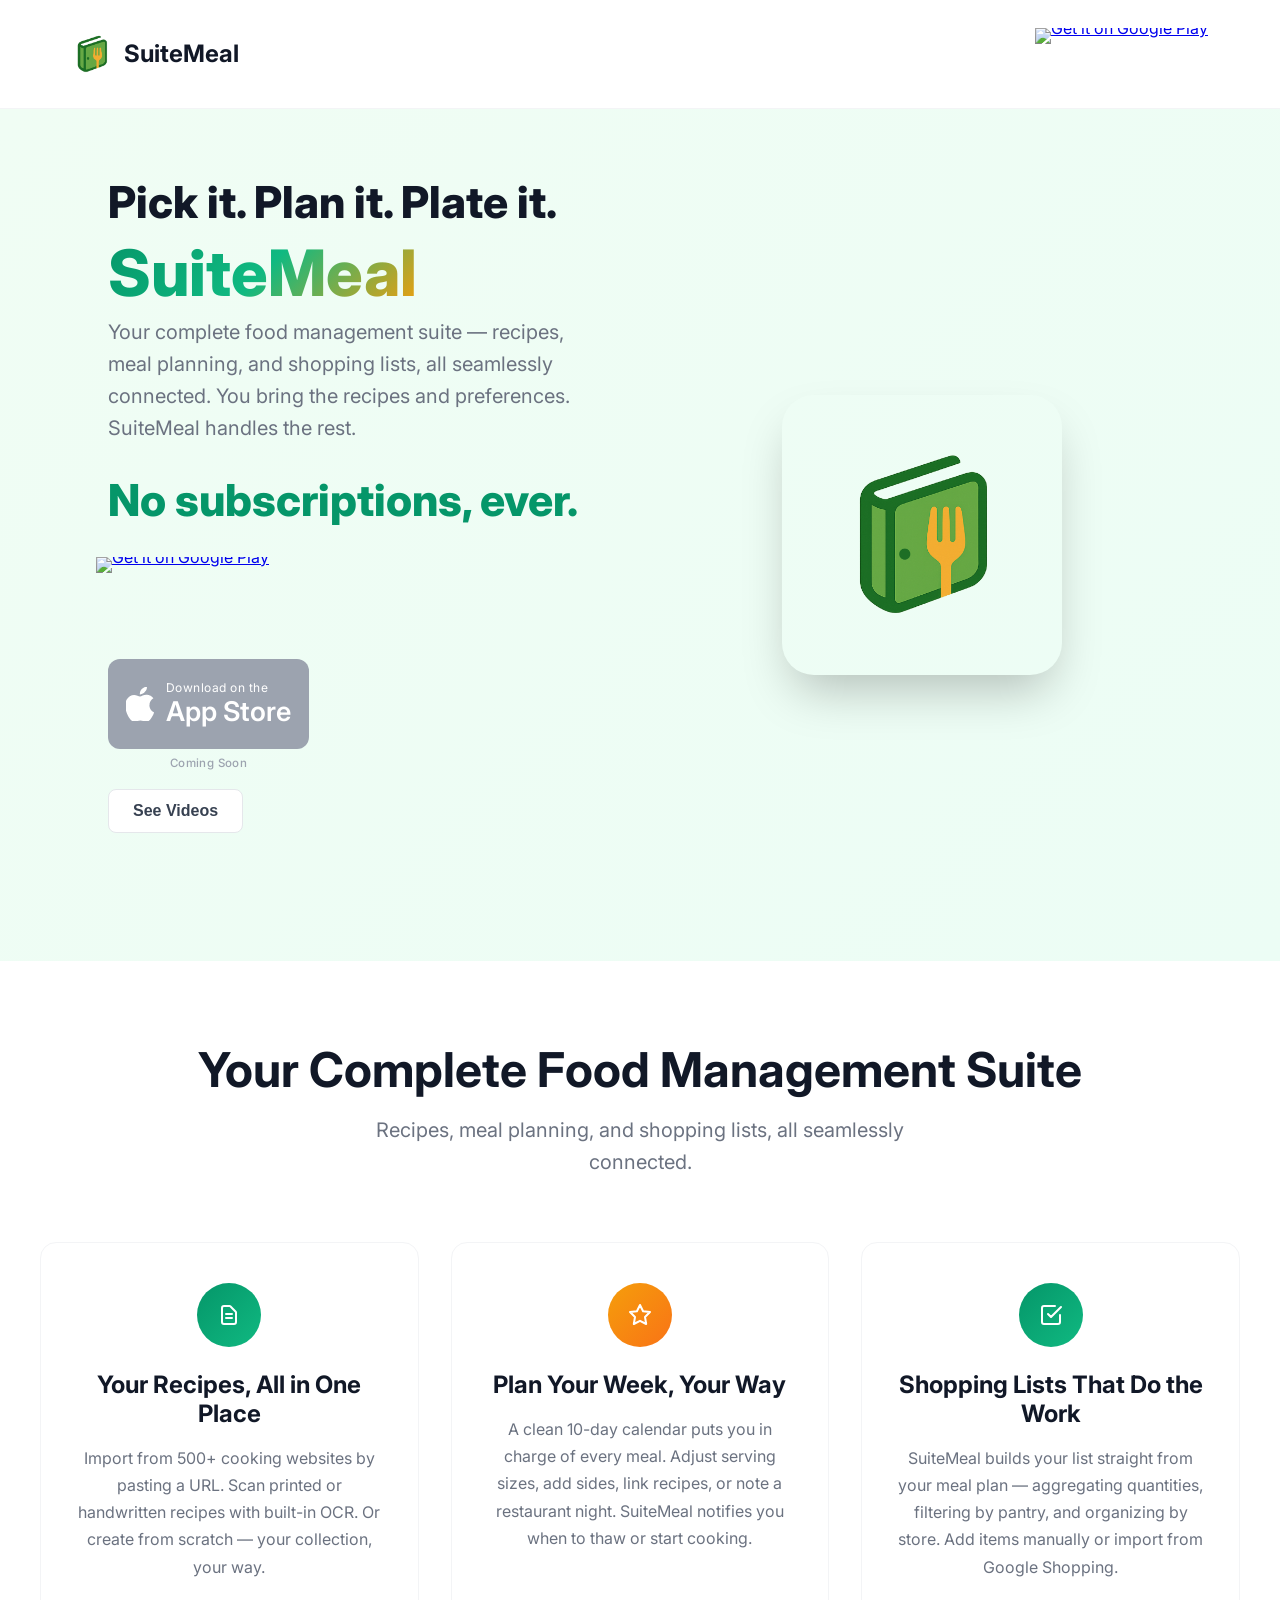
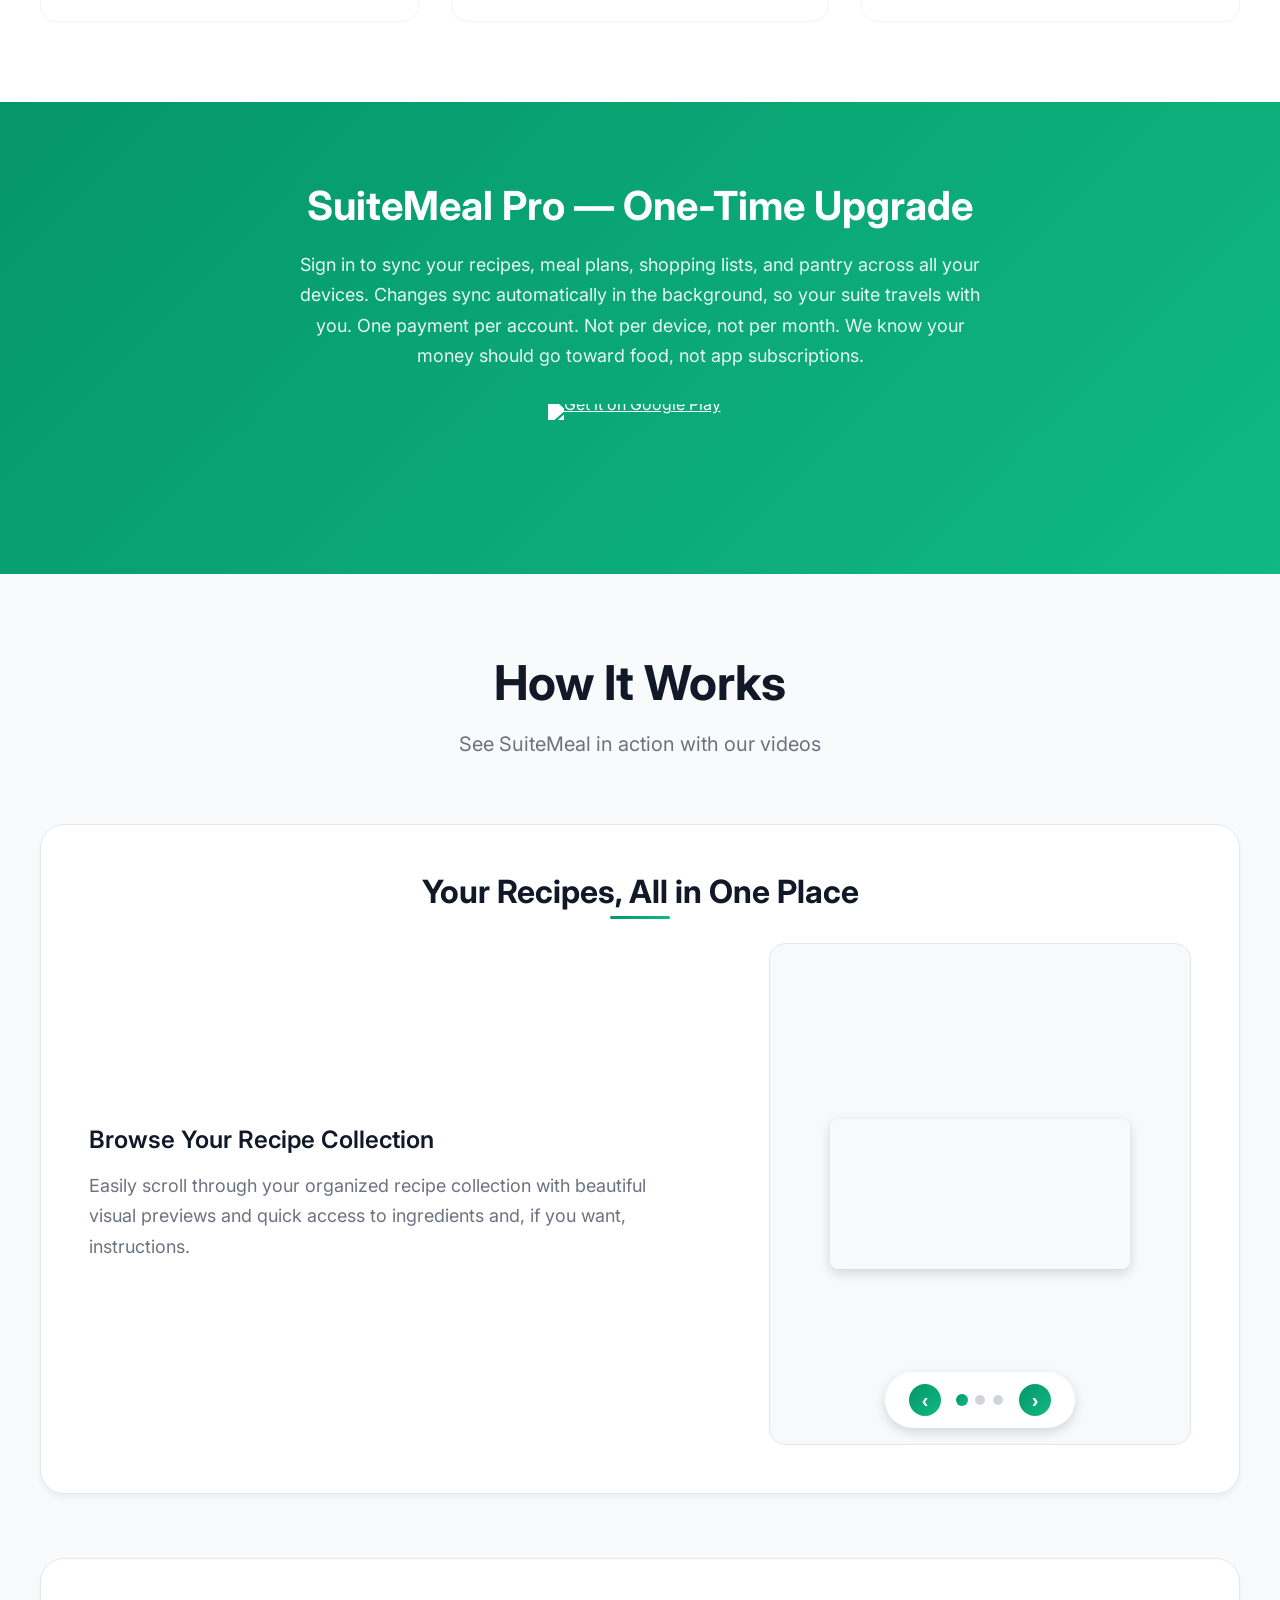
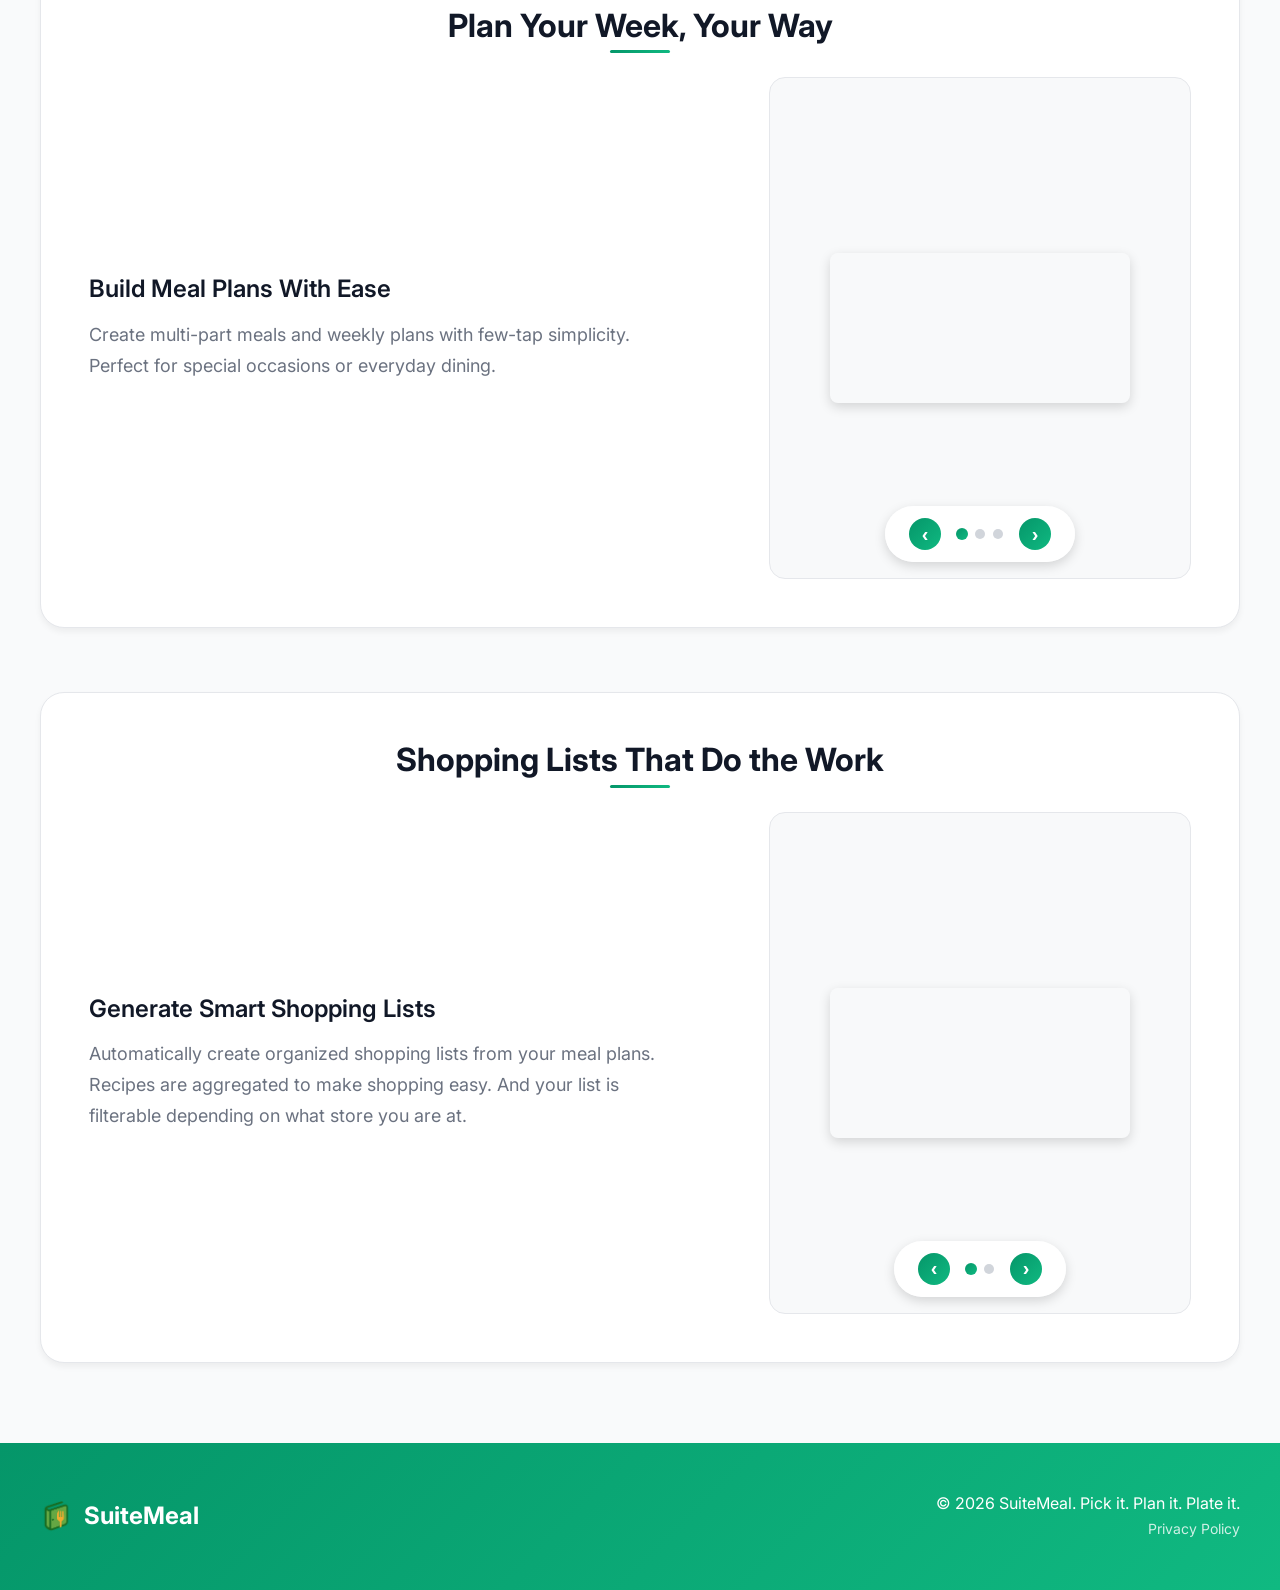
==== index.html @ e7ca5418 "Layout: stack badges vertically, bigger nav badge, tighter hero title spacing - hero-title line-heig" ====
<!DOCTYPE html>
<html lang="en">
<head>
    <meta charset="UTF-8">
    <meta name="viewport" content="width=device-width, initial-scale=1.0">
    <title>SuiteMeal — Pick it. Plan it. Plate it.</title>
    <meta name="description" content="Your complete meal planning suite — recipes, meal planning, and shopping lists, all seamlessly connected. No subscriptions, ever.">
    <link rel="icon" type="image/png" href="assets/images/favicon.png">
    <link rel="preconnect" href="https://fonts.googleapis.com">
    <link rel="preconnect" href="https://fonts.gstatic.com" crossorigin>
    <link href="https://fonts.googleapis.com/css2?family=Inter:wght@300;400;500;600;700;800&display=swap" rel="stylesheet">
    <link rel="stylesheet" href="styles.css">
</head>
<body>
    <header>
        <nav class="navbar">
            <div class="nav-content">
                <div class="nav-brand">
                    <img src="assets/images/icon.png" alt="SuiteMeal" class="nav-logo">
                    <span class="brand-name">SuiteMeal</span>
                </div>
                <div class="nav-actions">
                    <a href="https://play.google.com/store/apps/details?id=com.doctrdna.pantryExt" class="nav-badge-link" target="_blank" rel="noopener">
                        <img src="https://play.google.com/intl/en_us/badges/static/images/badges/en_badge_web_generic.png" alt="Get it on Google Play" class="store-badge-nav">
                    </a>
                </div>
            </div>
        </nav>
    </header>

    <main>
        <section class="hero">
            <div class="hero-content">
                <div class="hero-text">
                    <h1 class="hero-title"><span class="hero-tagline">Pick it. Plan it. Plate it.</span><br><span class="text-gradient">SuiteMeal</span></h1>
                    <p class="hero-subtitle">Your complete food management suite — recipes, meal planning, and shopping lists, all seamlessly connected. You bring the recipes and preferences. SuiteMeal handles the rest.</p>
                    <p class="no-sub-badge">No subscriptions, ever.</p>
                    <div class="hero-actions">
                        <div class="store-buttons">
                            <a href="https://play.google.com/store/apps/details?id=com.doctrdna.pantryExt" class="store-badge-link" target="_blank" rel="noopener">
                                <img src="https://play.google.com/intl/en_us/badges/static/images/badges/en_badge_web_generic.png" alt="Get it on Google Play" class="store-badge">
                            </a>
                            <div class="ios-badge-wrapper">
                                <div class="ios-badge-mock">
                                    <svg width="28" height="34" viewBox="0 0 20 24" fill="white" aria-hidden="true">
                                        <path d="M16.8 12.8c-.03-3.2 2.62-4.74 2.74-4.82-1.5-2.18-3.83-2.48-4.66-2.51-1.98-.2-3.87 1.17-4.88 1.17-1 0-2.56-1.14-4.2-1.11-2.16.03-4.16 1.26-5.27 3.19-2.25 3.9-.58 9.69 1.6 12.86 1.07 1.54 2.34 3.27 4 3.21 1.61-.07 2.21-1.03 4.16-1.03 1.93 0 2.48 1.03 4.17 1 1.73-.03 2.82-1.56 3.86-3.12 1.22-1.78 1.73-3.5 1.76-3.6-.04-.01-3.36-1.28-3.38-5.24zm-3.16-9.65c.88-.96 1.47-2.29 1.31-3.62-1.27.05-2.8.85-3.71 1.79-.81.93-1.52 2.41-1.33 3.83 1.42.1 2.87-.71 3.73-2z"/>
                                    </svg>
                                    <div class="ios-badge-text-block">
                                        <span class="ios-badge-small">Download on the</span>
                                        <span class="ios-badge-large">App Store</span>
                                    </div>
                                </div>
                                <span class="ios-coming-soon-label">Coming Soon</span>
                            </div>
                        </div>
                        <button class="btn btn-secondary" onclick="scrollToSection('how-it-works')">See Videos</button>
                    </div>
                </div>
                <div class="hero-visual">
                    <div class="app-showcase">
                        <img src="assets/images/adaptive-icon.png" alt="SuiteMeal App" class="hero-app-icon">
                    </div>
                </div>
            </div>
        </section>

        <section id="features" class="features">
            <div class="section-header">
                <h2 class="section-title">Your Complete Food Management Suite</h2>
                <p class="section-subtitle">Recipes, meal planning, and shopping lists, all seamlessly connected.</p>
            </div>
            <div class="feature-grid">
                <div class="feature-card">
                    <div class="feature-icon">
                        <div class="icon-circle green">
                            <svg width="24" height="24" viewBox="0 0 24 24" fill="none" xmlns="http://www.w3.org/2000/svg">
                                <path d="M9 11H15M9 15H15M17 21H7C5.89543 21 5 20.1046 5 19V5C5 3.89543 5.89543 3 7 3H12.5858C12.851 3 13.1054 3.10536 13.2929 3.29289L18.7071 8.70711C18.8946 8.89464 19 9.149 19 9.41421V19C19 20.1046 18.1046 21 17 21Z" stroke="currentColor" stroke-width="2" stroke-linecap="round" stroke-linejoin="round"/>
                            </svg>
                        </div>
                    </div>
                    <h3>Your Recipes, All in One Place</h3>
                    <p>Import from 500+ cooking websites by pasting a URL. Scan printed or handwritten recipes with built-in OCR. Or create from scratch — your collection, your way.</p>
                </div>

                <div class="feature-card">
                    <div class="feature-icon">
                        <div class="icon-circle orange">
                            <svg width="24" height="24" viewBox="0 0 24 24" fill="none" xmlns="http://www.w3.org/2000/svg">
                                <path d="M12 2L15.09 8.26L22 9L17 14L18.18 21L12 17.77L5.82 21L7 14L2 9L8.91 8.26L12 2Z" stroke="currentColor" stroke-width="2" stroke-linecap="round" stroke-linejoin="round"/>
                            </svg>
                        </div>
                    </div>
                    <h3>Plan Your Week, Your Way</h3>
                    <p>A clean 10-day calendar puts you in charge of every meal. Adjust serving sizes, add sides, link recipes, or note a restaurant night. SuiteMeal notifies you when to thaw or start cooking.</p>
                </div>

                <div class="feature-card">
                    <div class="feature-icon">
                        <div class="icon-circle green">
                            <svg width="24" height="24" viewBox="0 0 24 24" fill="none" xmlns="http://www.w3.org/2000/svg">
                                <path d="M9 11L12 14L22 4M21 12V19C21 20.1046 20.1046 21 19 21H5C3.89543 21 3 20.1046 3 19V5C3 3.89543 3.89543 3 5 3H16" stroke="currentColor" stroke-width="2" stroke-linecap="round" stroke-linejoin="round"/>
                            </svg>
                        </div>
                    </div>
                    <h3>Shopping Lists That Do the Work</h3>
                    <p>SuiteMeal builds your list straight from your meal plan — aggregating quantities, filtering by pantry, and organizing by store. Add items manually or import from Google Shopping.</p>
                </div>
            </div>
        </section>

        <section class="pro-section">
            <div class="pro-content">
                <h2>SuiteMeal Pro — One-Time Upgrade</h2>
                <p>Sign in to sync your recipes, meal plans, shopping lists, and pantry across all your devices. Changes sync automatically in the background, so your suite travels with you. One payment per account. Not per device, not per month. We know your money should go toward food, not app subscriptions.</p>
                <a href="https://play.google.com/store/apps/details?id=com.doctrdna.pantryExt" class="store-badge-link" target="_blank" rel="noopener">
                    <img src="https://play.google.com/intl/en_us/badges/static/images/badges/en_badge_web_generic.png" alt="Get it on Google Play" class="store-badge store-badge-inverted">
                </a>
            </div>
        </section>

        <section id="how-it-works" class="how-it-works">
            <div class="section-header">
                <h2 class="section-title">How It Works</h2>
                <p class="section-subtitle">See SuiteMeal in action with our videos</p>
            </div>
            
            <div class="workflow-sections">
                <!-- Manage Your Recipes -->
                <div class="workflow-section">
                    <h3 class="workflow-title">Your Recipes, All in One Place</h3>
                    <div class="workflow-content">
                        <div class="workflow-description">
                            <div class="description-slide active">
                                <h4>Browse Your Recipe Collection</h4>
                                <p>Easily scroll through your organized recipe collection with beautiful visual previews and quick access to ingredients and, if you want, instructions.</p>
                            </div>
                            <div class="description-slide">
                                <h4>Smart Recipe Recognition</h4>
                                <p>Snap a photo of any recipe from books, magazines, or handwritten notes. Our OCR technology instantly digitizes them into your collection.</p>
                            </div>
                            <div class="description-slide">
                                <h4>Link Related Recipes</h4>
                                <p>Connect recipes that work well together.  Link required pairs, or just suggest optional sides or ingredients.</p>
                            </div>
                        </div>
                        <div class="gif-carousel">
                            <div class="carousel-container">
                                <div class="carousel-slide active">
                                    <video muted playsinline loading="lazy" preload="metadata" class="demo-video">
                                        <source src="assets/movies/mp4s/cookbook_scroll_and_see_recipe.mp4" type="video/mp4">
                                        Your browser does not support the video tag.
                                    </video>
                                </div>
                                <div class="carousel-slide">
                                    <video muted playsinline loading="lazy" preload="metadata" class="demo-video">
                                        <source src="assets/movies/mp4s/cookbook_ocr_recipe.mp4" type="video/mp4">
                                        Your browser does not support the video tag.
                                    </video>
                                </div>
                                <div class="carousel-slide">
                                    <video muted playsinline loading="lazy" preload="metadata" class="demo-video">
                                        <source src="assets/movies/mp4s/recipe_link_recipes.mp4" type="video/mp4">
                                        Your browser does not support the video tag.
                                    </video>
                                </div>
                            </div>
                            <div class="carousel-controls">
                                <button class="carousel-btn prev" onclick="changeSlide('recipes', -1)">‹</button>
                                <div class="carousel-dots">
                                    <span class="dot active" onclick="currentSlide('recipes', 1)"></span>
                                    <span class="dot" onclick="currentSlide('recipes', 2)"></span>
                                    <span class="dot" onclick="currentSlide('recipes', 3)"></span>
                                </div>
                                <button class="carousel-btn next" onclick="changeSlide('recipes', 1)">›</button>
                            </div>
                        </div>
                    </div>
                </div>
                
                <!-- Plan Your Meals -->
                <div class="workflow-section">
                    <h3 class="workflow-title">Plan Your Week, Your Way</h3>
                    <div class="workflow-content">
                        <div class="workflow-description">
                            <div class="description-slide active">
                                <h4>Build Meal Plans With Ease</h4>
                                <p>Create multi-part meals and weekly plans with few-tap simplicity. Perfect for special occasions or everyday dining.</p>
                            </div>
                            <div class="description-slide">
                                <h4>Smart Recipe Search</h4>
                                <p>Find recipes by name or included ingredients.  One search, multiple functions. To make your life easier.</p>
                            </div>
                            <div class="description-slide">
                                <h4>Flexible Meal Organization</h4>
                                <p>Easily move recipes between days, swap meals around, and adjust your weekly plan. Your meal planning adapts to your changing schedule.  You don't even have to have a time in mind when you create the meals. And if you dont make one some day, we will hold onto it for you.</p>
                            </div>
                        </div>
                        <div class="gif-carousel">
                            <div class="carousel-container">
                                <div class="carousel-slide active">
                                    <video muted playsinline loading="lazy" preload="metadata" class="demo-video">
                                        <source src="assets/movies/mp4s/create_complex_meals.mp4" type="video/mp4">
                                        Your browser does not support the video tag.
                                    </video>
                                </div>
                                <div class="carousel-slide">
                                    <video muted playsinline loading="lazy" preload="metadata" class="demo-video">
                                        <source src="assets/movies/mp4s/meal_planner_search_recipes.mp4" type="video/mp4">
                                        Your browser does not support the video tag.
                                    </video>
                                </div>
                                <div class="carousel-slide">
                                    <video muted playsinline loading="lazy" preload="metadata" class="demo-video">
                                        <source src="assets/movies/mp4s/meal_planner_move_recipe.mp4" type="video/mp4">
                                        Your browser does not support the video tag.
                                    </video>
                                </div>
                            </div>
                            <div class="carousel-controls">
                                <button class="carousel-btn prev" onclick="changeSlide('planning', -1)">‹</button>
                                <div class="carousel-dots">
                                    <span class="dot active" onclick="currentSlide('planning', 1)"></span>
                                    <span class="dot" onclick="currentSlide('planning', 2)"></span>
                                    <span class="dot" onclick="currentSlide('planning', 3)"></span>
                                </div>
                                <button class="carousel-btn next" onclick="changeSlide('planning', 1)">›</button>
                            </div>
                        </div>
                    </div>
                </div>
                
                <!-- Simplify Your Shopping -->
                <div class="workflow-section">
                    <h3 class="workflow-title">Shopping Lists That Do the Work</h3>
                    <div class="workflow-content">
                        <div class="workflow-description">
                            <div class="description-slide active">
                                <h4>Generate Smart Shopping Lists</h4>
                                <p>Automatically create organized shopping lists from your meal plans. Recipes are aggregated to make shopping easy.  And your list is filterable depending on what store you are at.</p>
                            </div>
                            <div class="description-slide">
                                <h4>Manage Your Pantry</h4>
                                <p>Keep track of ingredients you already have at home. Check off items in your pantry to automatically remove them from shopping lists, and mark what stores you buy them at to make shopping easy. Only if you want to, of course.</p>
                            </div>
                        </div>
                        <div class="gif-carousel">
                            <div class="carousel-container">
                                <div class="carousel-slide active">
                                    <video muted playsinline loading="lazy" preload="metadata" class="demo-video">
                                        <source src="assets/movies/mp4s/shopping_list_create_from_meal_plan.mp4" type="video/mp4">
                                        Your browser does not support the video tag.
                                    </video>
                                </div>
                                <div class="carousel-slide">
                                    <video muted playsinline loading="lazy" preload="metadata" class="demo-video">
                                        <source src="assets/movies/mp4s/ingredient_manager.mp4" type="video/mp4">
                                        Your browser does not support the video tag.
                                    </video>
                                </div>
                            </div>
                            <div class="carousel-controls">
                                <button class="carousel-btn prev" onclick="changeSlide('shopping', -1)">‹</button>
                                <div class="carousel-dots">
                                    <span class="dot active" onclick="currentSlide('shopping', 1)"></span>
                                    <span class="dot" onclick="currentSlide('shopping', 2)"></span>
                                </div>
                                <button class="carousel-btn next" onclick="changeSlide('shopping', 1)">›</button>
                            </div>
                        </div>
                    </div>
                </div>
            </div>
        </section>

    </main>

    <footer>
        <div class="footer-content">
            <div class="footer-brand">
                <img src="assets/images/icon.png" alt="SuiteMeal" class="footer-logo">
                <span class="brand-name">SuiteMeal</span>
            </div>
            <div class="footer-text">
                <p>&copy; 2026 SuiteMeal. Pick it. Plan it. Plate it.</p>
                <p class="footer-links">
                    <a href="/privacy_policy" class="footer-link">Privacy Policy</a>
                </p>
            </div>
        </div>
    </footer>
    <script>
        const PLAY_STORE_URL = 'https://play.google.com/store/apps/details?id=com.doctrdna.pantryExt';
        const APP_STORE_URL = null; // Set to full App Store URL once iOS launches

        function scrollToSection(sectionId) {
            const element = document.getElementById(sectionId);
            if (element) {
                element.scrollIntoView({ behavior: 'smooth', block: 'start' });
            }
        }
        
        // Carousel functionality
        const carousels = {
            recipes: { currentSlide: 1, totalSlides: 3 },
            planning: { currentSlide: 1, totalSlides: 3 },
            shopping: { currentSlide: 1, totalSlides: 2 }
        };
        
        function showSlide(carouselType, slideNumber) {
            const carousel = document.querySelector(`[data-carousel="${carouselType}"]`) || 
                           document.querySelector('.workflow-section:nth-child(' + 
                           (carouselType === 'recipes' ? '1' : carouselType === 'planning' ? '2' : '3') + ')');
            
            if (carousel) {
                // Stop all videos first
                const allVideos = carousel.querySelectorAll('video');
                allVideos.forEach(video => {
                    video.pause();
                    video.currentTime = 0;
                });
                
                // Hide all video slides
                const slides = carousel.querySelectorAll('.carousel-slide');
                const dots = carousel.querySelectorAll('.dot');
                
                slides.forEach(slide => slide.classList.remove('active'));
                dots.forEach(dot => dot.classList.remove('active'));
                
                // Hide all description slides
                const descriptionSlides = carousel.querySelectorAll('.description-slide');
                descriptionSlides.forEach(desc => desc.classList.remove('active'));
                
                // Show current video slide
                if (slides[slideNumber - 1] && dots[slideNumber - 1]) {
                    slides[slideNumber - 1].classList.add('active');
                    dots[slideNumber - 1].classList.add('active');
                    
                    // Play the active video
                    const activeVideo = slides[slideNumber - 1].querySelector('video');
                    if (activeVideo) {
                        activeVideo.play().catch(e => console.log('Video play failed:', e));
                        
                        // Set up auto-advance when video ends
                        activeVideo.onended = () => {
                            setTimeout(() => {
                                changeSlide(carouselType, 1);
                            }, 1000); // Wait 1 second after video ends
                        };
                    }
                }
                
                // Show current description slide
                if (descriptionSlides[slideNumber - 1]) {
                    descriptionSlides[slideNumber - 1].classList.add('active');
                }
                
                carousels[carouselType].currentSlide = slideNumber;
            }
        }
        
        function changeSlide(carouselType, direction) {
            const carousel = carousels[carouselType];
            let newSlide = carousel.currentSlide + direction;
            
            if (newSlide > carousel.totalSlides) {
                newSlide = 1;
            } else if (newSlide < 1) {
                newSlide = carousel.totalSlides;
            }
            
            showSlide(carouselType, newSlide);
        }
        
        function currentSlide(carouselType, slideNumber) {
            showSlide(carouselType, slideNumber);
        }
        
        
        // Initialize first videos when page loads
        document.addEventListener('DOMContentLoaded', () => {
            // Start playing the first video in each carousel
            Object.keys(carousels).forEach(carouselType => {
                showSlide(carouselType, 1);
            });
        });
    </script>
</body>
</html>
---- styles.css ----
/* Hero title two-line layout */
.hero-tagline {
    display: block;
    font-size: clamp(1.75rem, 3.5vw, 2.75rem);
    font-weight: 800;
    color: #111827;
    white-space: nowrap;
}

/* Store badges */
.store-badge-link {
    display: inline-block;
    line-height: 0;
}

.store-badge {
    height: 90px;
    width: auto;
    display: block;
    margin-left: -12px; /* offset Google's built-in badge padding */
}

.store-badge-nav {
    height: 64px;
    width: auto;
    display: block;
    margin-left: -8px;
}

.nav-badge-link {
    display: inline-block;
    line-height: 0;
}

/* Inverted badge on dark background — Google badge is dark, needs a light variant treatment */
.store-badge-inverted {
    filter: brightness(0) invert(1);
}

/* Store buttons column */
.store-buttons {
    display: flex;
    flex-direction: column;
    align-items: flex-start;
    gap: 0.75rem;
}


/* No subscriptions badge */
.no-sub-badge {
    display: block;
    color: #059669;
    font-size: 2.75rem;
    font-weight: 800;
    line-height: 1.1;
    margin-bottom: 2rem;
}

/* iOS Coming Soon badge */
.ios-badge-wrapper {
    display: flex;
    flex-direction: column;
    align-items: center;
    gap: 0.35rem;
}

.ios-badge-mock {
    display: inline-flex;
    align-items: center;
    gap: 12px;
    background: #9CA3AF;
    color: white;
    border-radius: 12px;
    padding: 0 18px;
    height: 90px;
    cursor: default;
}

.ios-badge-text-block {
    display: flex;
    flex-direction: column;
}

.ios-badge-small {
    font-size: 0.75rem;
    font-weight: 400;
    letter-spacing: 0.04em;
    line-height: 1.4;
}

.ios-badge-large {
    font-size: 1.7rem;
    font-weight: 600;
    line-height: 1.1;
}

.ios-coming-soon-label {
    font-size: 0.72rem;
    color: #9CA3AF;
    font-weight: 500;
    letter-spacing: 0.03em;
}

/* SuiteMeal Pro section */
.pro-section {
    padding: 5rem 2rem;
    background: linear-gradient(135deg, #059669 0%, #10B981 100%);
    text-align: center;
}

.pro-content {
    max-width: 680px;
    margin: 0 auto;
    display: flex;
    flex-direction: column;
    align-items: center;
}

.pro-content h2 {
    font-size: clamp(1.75rem, 3.5vw, 2.5rem);
    color: white;
    margin-bottom: 1.25rem;
}

.pro-content p {
    font-size: 1.125rem;
    color: rgba(255, 255, 255, 0.9);
    line-height: 1.7;
    margin-bottom: 2rem;
}

/* Footer links */
.footer-link {
    color: rgba(255, 255, 255, 0.8);
    text-decoration: none;
    font-size: 0.875rem;
}

.footer-link:hover {
    color: white;
}

/* Reset and base styles */
* {
    margin: 0;
    padding: 0;
    box-sizing: border-box;
}

body {
    font-family: 'Inter', -apple-system, BlinkMacSystemFont, 'Segoe UI', sans-serif;
    line-height: 1.6;
    color: #374151;
    background-color: #ffffff;
    font-size: 16px;
}

/* Typography */
h1, h2, h3, h4, h5, h6 {
    font-weight: 700;
    line-height: 1.2;
    color: #111827;
}

.hero-title {
    font-size: clamp(2.5rem, 5vw, 4rem);
    font-weight: 800;
    line-height: 0.6;
    margin-bottom: 1.5rem;
}

.section-title {
    font-size: clamp(2rem, 4vw, 3rem);
    font-weight: 700;
    text-align: center;
    margin-bottom: 1rem;
}

.section-subtitle {
    font-size: 1.25rem;
    color: #6B7280;
    text-align: center;
    margin-bottom: 3rem;
    max-width: 600px;
    margin-left: auto;
    margin-right: auto;
}

.hero-subtitle {
    font-size: 1.25rem;
    color: #6B7280;
    margin-bottom: 2rem;
    line-height: 1.6;
    max-width: 500px;
}

/* Gradients and colors */
.text-gradient {
    background: linear-gradient(135deg, #059669 0%, #10B981 50%, #F59E0B 100%);
    -webkit-background-clip: text;
    -webkit-text-fill-color: transparent;
    background-clip: text;
}

/* Navigation */
.navbar {
    position: sticky;
    top: 0;
    background: rgba(255, 255, 255, 0.95);
    backdrop-filter: blur(10px);
    border-bottom: 1px solid #F3F4F6;
    z-index: 100;
}

.nav-content {
    max-width: 1200px;
    margin: 0 auto;
    display: flex;
    justify-content: space-between;
    align-items: center;
    padding: 1rem 2rem;
}

.nav-brand {
    display: flex;
    align-items: center;
    gap: 0.75rem;
}

.nav-logo {
    width: 40px;
    height: 40px;
}

.brand-name {
    font-size: 1.5rem;
    font-weight: 700;
    color: #111827;
}

/* Buttons */
.btn {
    display: inline-flex;
    align-items: center;
    justify-content: center;
    padding: 0.75rem 1.5rem;
    border: none;
    border-radius: 0.5rem;
    font-size: 1rem;
    font-weight: 600;
    text-decoration: none;
    cursor: pointer;
    transition: all 0.2s ease;
    gap: 0.5rem;
}

.btn-primary {
    background: linear-gradient(135deg, #059669 0%, #10B981 100%);
    color: white;
    box-shadow: 0 4px 14px 0 rgba(16, 185, 129, 0.25);
}

.btn-primary:hover {
    transform: translateY(-2px);
    box-shadow: 0 8px 25px 0 rgba(16, 185, 129, 0.35);
}

.btn-secondary {
    background: white;
    color: #374151;
    border: 1px solid #E5E7EB;
}

.btn-secondary:hover {
    background: #F9FAFB;
    transform: translateY(-1px);
}

.btn-outline {
    background: transparent;
    color: #059669;
    border: 1px solid #059669;
}

.btn-outline:hover {
    background: #059669;
    color: white;
}

.btn-large {
    padding: 1rem 2rem;
    font-size: 1.125rem;
}

/* Hero section */
.hero {
    padding: 5rem 2rem;
    background: linear-gradient(135deg, #F0FDF4 0%, #ECFDF5 100%);
    min-height: 80vh;
    display: flex;
    align-items: center;
}

.hero-content {
    max-width: 1200px;
    margin: 0 auto;
    display: grid;
    grid-template-columns: 1fr 1fr;
    gap: 4rem;
    align-items: center;
}

.hero-actions {
    display: flex;
    flex-direction: column;
    align-items: flex-start;
    gap: 1rem;
    margin-bottom: 3rem;
}

.hero-stats {
    display: flex;
    gap: 2rem;
    padding-top: 2rem;
    border-top: 1px solid #E5E7EB;
}

.stat {
    text-align: center;
}

.stat-number {
    font-size: 1.5rem;
    font-weight: 700;
    color: #059669;
    margin-bottom: 0.25rem;
}

.stat-label {
    font-size: 0.875rem;
    color: #6B7280;
}

.hero-visual {
    display: flex;
    justify-content: center;
    align-items: center;
}

.app-showcase {
    display: flex;
    justify-content: center;
    align-items: center;
    position: relative;
}

.hero-app-icon {
    width: 280px;
    height: 280px;
    border-radius: 2rem;
    box-shadow: 0 25px 50px -12px rgba(0, 0, 0, 0.25);
    transition: transform 0.3s ease;
    animation: float 6s ease-in-out infinite;
}

.hero-app-icon:hover {
    transform: scale(1.05);
}

@keyframes float {
    0%, 100% {
        transform: translateY(0px);
    }
    50% {
        transform: translateY(-20px);
    }
}

/* Features section */
.features {
    padding: 5rem 2rem;
}

.section-header {
    text-align: center;
    margin-bottom: 4rem;
}

.feature-grid {
    max-width: 1200px;
    margin: 0 auto;
    display: grid;
    grid-template-columns: repeat(auto-fit, minmax(300px, 1fr));
    gap: 2rem;
}

.feature-card {
    background: white;
    padding: 2.5rem 2rem;
    border-radius: 1rem;
    text-align: center;
    border: 1px solid #F3F4F6;
    transition: all 0.3s ease;
}

.feature-card:hover {
    transform: translateY(-8px);
    box-shadow: 0 25px 50px -12px rgba(0, 0, 0, 0.15);
    border-color: #E5E7EB;
}

.feature-icon {
    margin-bottom: 1.5rem;
    display: flex;
    justify-content: center;
}

.icon-circle {
    width: 64px;
    height: 64px;
    border-radius: 50%;
    display: flex;
    align-items: center;
    justify-content: center;
    color: white;
}

.icon-circle.green {
    background: linear-gradient(135deg, #059669 0%, #10B981 100%);
}

.icon-circle.orange {
    background: linear-gradient(135deg, #F59E0B 0%, #F97316 100%);
}

.feature-card h3 {
    font-size: 1.5rem;
    margin-bottom: 1rem;
    color: #111827;
}

.feature-card p {
    color: #6B7280;
    line-height: 1.7;
}

/* How it works section */
.how-it-works {
    padding: 5rem 2rem;
    background: #F9FAFB;
}

/* Workflow sections */
.workflow-sections {
    max-width: 1200px;
    margin: 0 auto;
    display: flex;
    flex-direction: column;
    gap: 4rem;
}

.workflow-section {
    background: white;
    border-radius: 1.5rem;
    padding: 3rem;
    box-shadow: 0 4px 6px rgba(0, 0, 0, 0.05);
    border: 1px solid #E5E7EB;
}

.workflow-title {
    font-size: 2rem;
    color: #111827;
    margin-bottom: 2rem;
    text-align: center;
    position: relative;
}

.workflow-title::after {
    content: '';
    position: absolute;
    bottom: -0.5rem;
    left: 50%;
    transform: translateX(-50%);
    width: 60px;
    height: 3px;
    background: linear-gradient(135deg, #059669 0%, #10B981 100%);
    border-radius: 2px;
}

.workflow-content {
    display: grid;
    grid-template-columns: 1.5fr 1fr;
    gap: 3rem;
    align-items: center;
}

.workflow-description {
    padding-right: 2rem;
}

.workflow-description p {
    font-size: 1.125rem;
    line-height: 1.7;
    color: #6B7280;
}

.description-slide {
    opacity: 0;
    transition: opacity 0.5s ease-in-out;
    position: absolute;
    top: 0;
    left: 0;
    width: 100%;
}

.description-slide.active {
    opacity: 1;
    position: relative;
}

.description-slide h4 {
    font-size: 1.5rem;
    font-weight: 600;
    color: #111827;
    margin-bottom: 1rem;
}

/* GIF Carousel */
.gif-carousel {
    position: relative;
    background: #F8F9FA;
    border-radius: 1rem;
    overflow: hidden;
    border: 1px solid #E5E7EB;
    display: flex;
    justify-content: center;
    align-items: center;
}

.carousel-container {
    position: relative;
    width: 480px;
    height: 500px;
    min-height: 300px;
    margin: 0 auto;
    overflow: hidden;
}

.carousel-slide {
    position: absolute;
    top: 0;
    left: 0;
    width: 100%;
    height: 100%;
    opacity: 0;
    transition: opacity 0.5s ease-in-out;
    display: flex;
    align-items: center;
    justify-content: center;
}

.carousel-slide.active {
    opacity: 1;
}

.gif-placeholder {
    width: 90%;
    height: 80%;
    background: linear-gradient(135deg, #f0f8ec 0%, #e8f5e0 100%);
    border-radius: 0.5rem;
    display: flex;
    align-items: center;
    justify-content: center;
    color: #6ba347;
    font-family: 'Inter', sans-serif;
    font-weight: 500;
    text-align: center;
    padding: 1rem;
    border: 2px dashed #a8d982;
}

.demo-video {
    max-width: 100%;
    max-height: 100%;
    width: auto;
    height: auto;
    object-fit: contain;
    border-radius: 0.5rem;
    box-shadow: 0 4px 12px rgba(0, 0, 0, 0.15);
}

.carousel-controls {
    position: absolute;
    bottom: 1rem;
    left: 50%;
    transform: translateX(-50%);
    display: flex;
    align-items: center;
    gap: 1rem;
    background: rgba(255, 255, 255, 0.9);
    backdrop-filter: blur(10px);
    padding: 0.75rem 1.5rem;
    border-radius: 2rem;
    box-shadow: 0 4px 12px rgba(0, 0, 0, 0.15);
}

.carousel-btn {
    width: 32px;
    height: 32px;
    border: none;
    border-radius: 50%;
    background: linear-gradient(135deg, #059669 0%, #10B981 100%);
    color: white;
    display: flex;
    align-items: center;
    justify-content: center;
    cursor: pointer;
    font-size: 1.25rem;
    font-weight: bold;
    transition: all 0.2s ease;
}

.carousel-btn:hover {
    transform: scale(1.1);
    box-shadow: 0 4px 12px rgba(16, 185, 129, 0.3);
}

.carousel-dots {
    display: flex;
    gap: 0.5rem;
}

.dot {
    width: 10px;
    height: 10px;
    border-radius: 50%;
    background: #D1D5DB;
    cursor: pointer;
    transition: all 0.2s ease;
}

.dot.active {
    background: linear-gradient(135deg, #059669 0%, #10B981 100%);
    transform: scale(1.2);
}

/* CTA section */
.cta-section {
    padding: 5rem 2rem;
    background: linear-gradient(135deg, #059669 0%, #10B981 100%);
    text-align: center;
}

.cta-content {
    max-width: 600px;
    margin: 0 auto;
}

.cta-title {
    font-size: clamp(2rem, 4vw, 2.5rem);
    color: white;
    margin-bottom: 1rem;
}

.cta-subtitle {
    font-size: 1.25rem;
    color: rgba(255, 255, 255, 0.9);
    margin-bottom: 2rem;
}

.cta-actions {
    margin-bottom: 1rem;
}

.cta-note {
    color: rgba(255, 255, 255, 0.8);
    font-size: 0.875rem;
    margin-top: 1rem;
}

/* Footer */
footer {
    padding: 3rem 2rem;
    background: linear-gradient(135deg, #059669 0%, #10B981 100%);
    color: white;
}

.footer-content {
    max-width: 1200px;
    margin: 0 auto;
    display: flex;
    justify-content: space-between;
    align-items: center;
}

.footer-brand {
    display: flex;
    align-items: center;
    gap: 0.75rem;
}

.footer-brand .brand-name {
    color: white;
}

.footer-logo {
    width: 32px;
    height: 32px;
}

.footer-text {
    color: white;
    text-align: right;
}

.footer-text p {
    margin: 0;
}

.release-note {
    color: white;
    font-weight: 600;
    margin-top: 0.5rem;
}

/* Responsive design */
@media (max-width: 768px) {
    .hero-content {
        grid-template-columns: 1fr;
        gap: 3rem;
        text-align: center;
    }
    
    .hero-actions {
        align-items: center;
    }

    .store-buttons {
        align-items: center;
    }

    .hero-stats {
        justify-content: center;
    }
    
    .workflow-content {
        grid-template-columns: 1fr;
        gap: 2rem;
        text-align: center;
    }
    
    .workflow-description {
        padding-right: 0;
    }
    
    .workflow-section {
        padding: 2rem;
    }
    
    .carousel-container {
        height: 400px;
    }
    
    .footer-content {
        flex-direction: column;
        gap: 1rem;
        text-align: center;
    }
    
    .hero-app-icon {
        width: 200px;
        height: 200px;
    }
}

@media (max-width: 480px) {
    .hero {
        padding: 3rem 1rem;
    }
    
    .features, .how-it-works, .cta-section {
        padding: 3rem 1rem;
    }
    
    .nav-content {
        padding: 1rem;
    }
    
    .hero-actions {
        flex-direction: column;
        align-items: center;
    }

    .no-sub-badge {
        font-size: 2rem;
    }

    .hero-tagline {
        white-space: normal;
    }

    .btn {
        width: 100%;
        max-width: 280px;
    }
    
    .hero-app-icon {
        width: 160px;
        height: 160px;
    }
    
    .workflow-sections {
        gap: 3rem;
    }
    
    .workflow-section {
        padding: 1.5rem;
    }
    
    .workflow-title {
        font-size: 1.5rem;
    }
    
    .carousel-container {
        height: 350px;
    }
    
    .carousel-controls {
        padding: 0.5rem 1rem;
        gap: 0.75rem;
    }
    
    .carousel-btn {
        width: 28px;
        height: 28px;
        font-size: 1rem;
    }
}
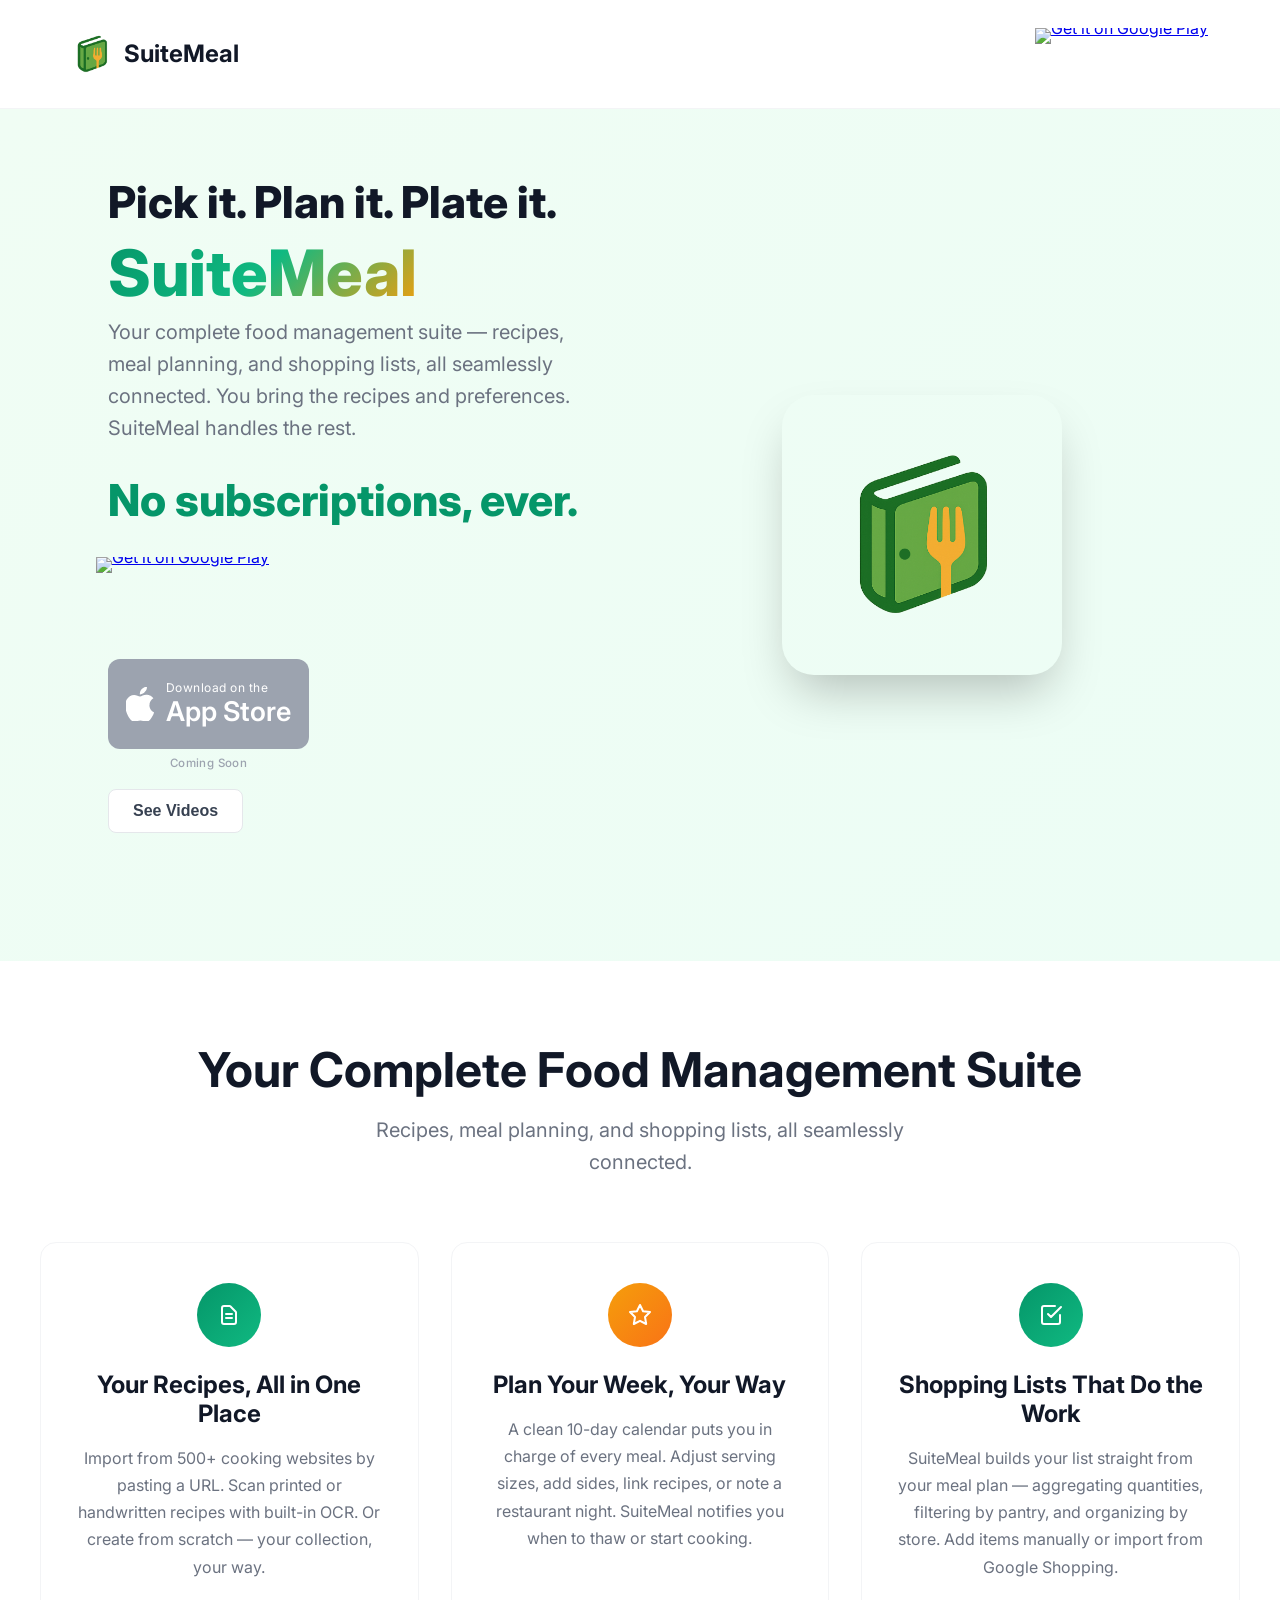
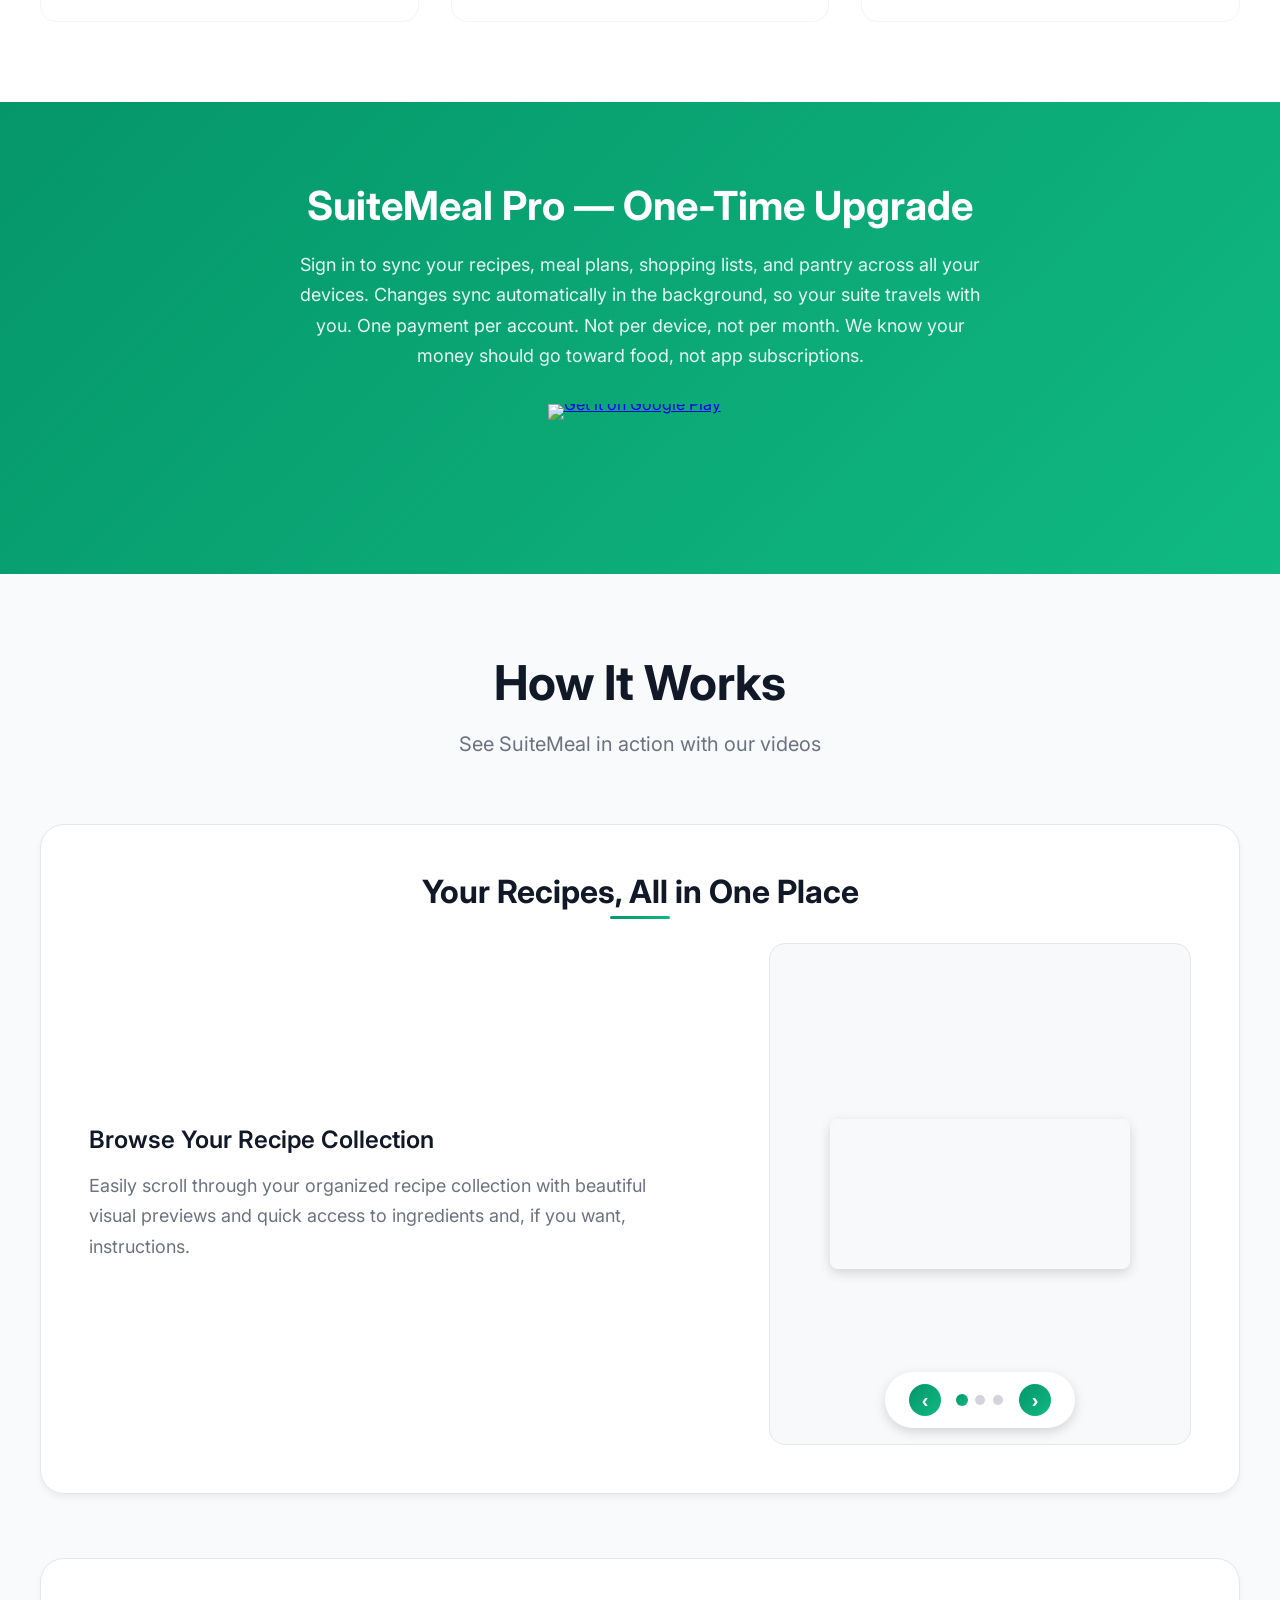
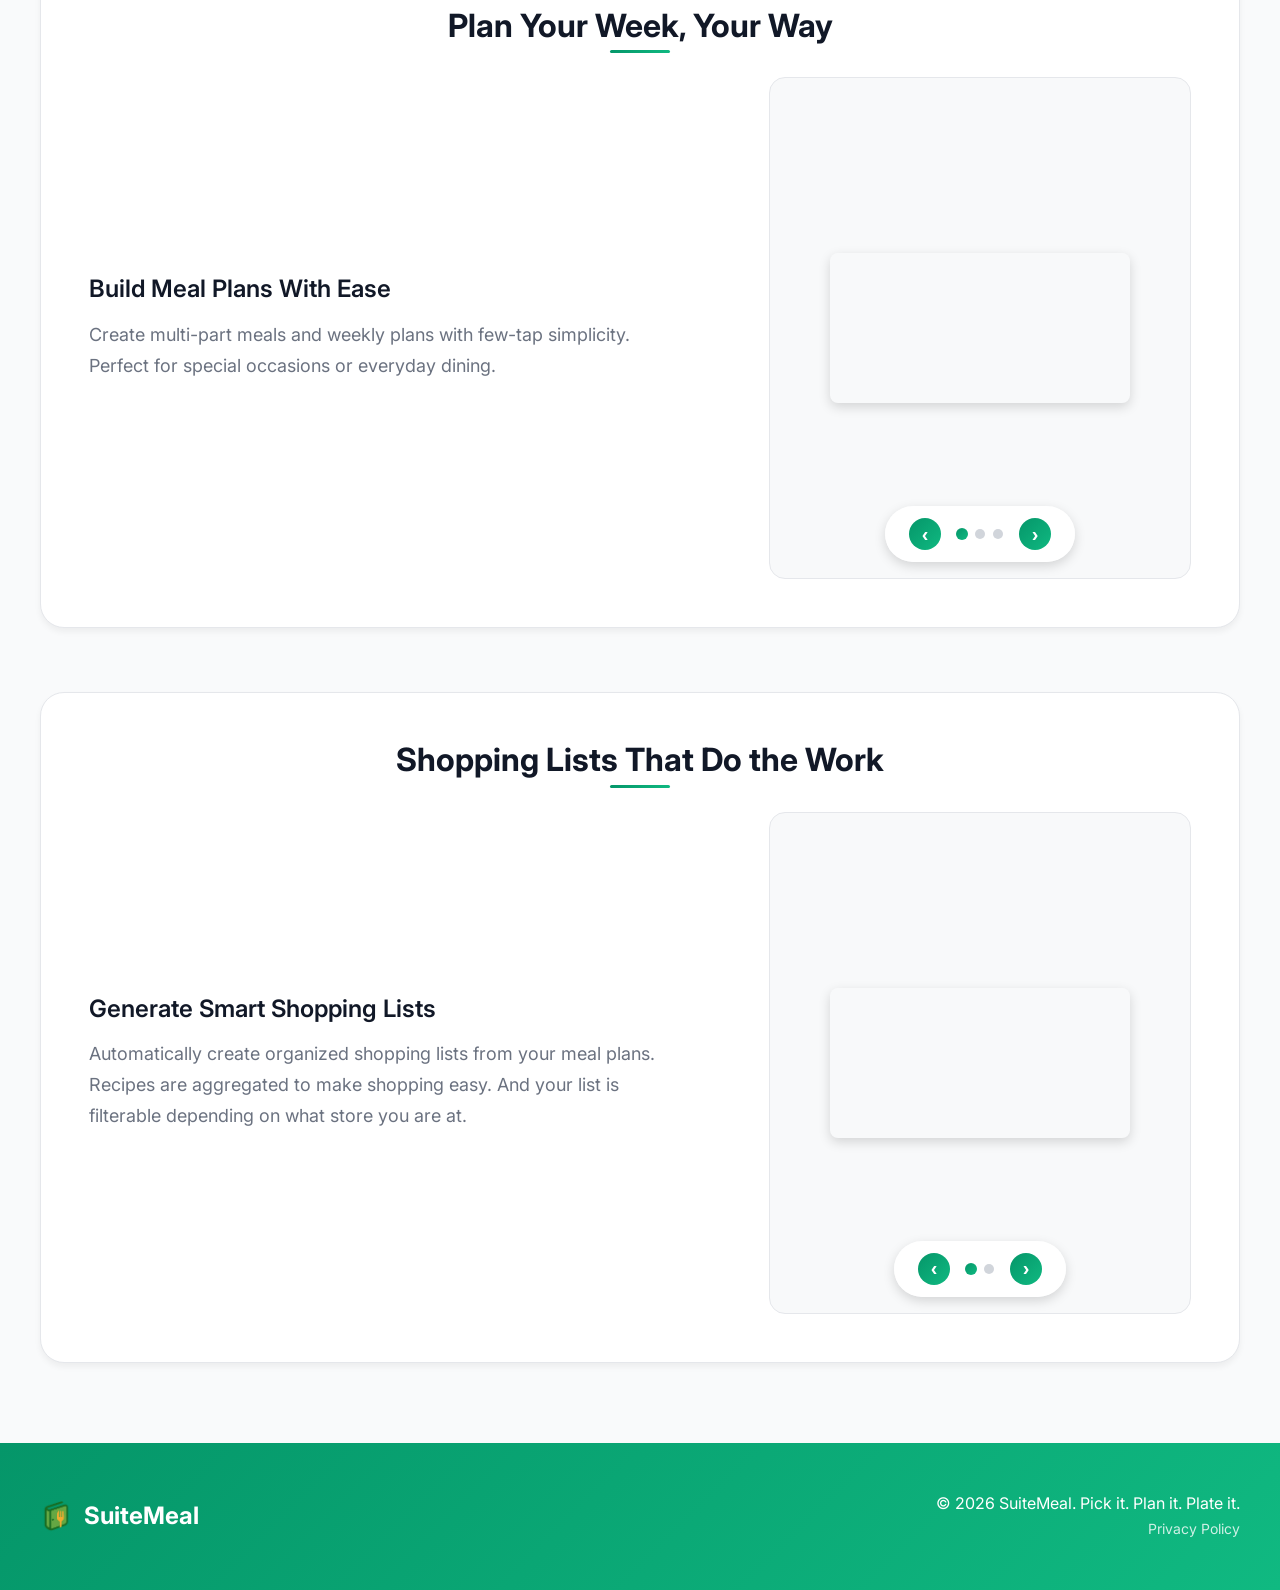
==== commit 5f7743e5: "Fix Pro section badge: remove inverted filter that made badge all-white Co-Authored-By: Claude Sonne" ====
--- a/index.html
+++ b/index.html
@@ -113,7 +113,7 @@
                 <h2>SuiteMeal Pro — One-Time Upgrade</h2>
                 <p>Sign in to sync your recipes, meal plans, shopping lists, and pantry across all your devices. Changes sync automatically in the background, so your suite travels with you. One payment per account. Not per device, not per month. We know your money should go toward food, not app subscriptions.</p>
                 <a href="https://play.google.com/store/apps/details?id=com.doctrdna.pantryExt" class="store-badge-link" target="_blank" rel="noopener">
-                    <img src="https://play.google.com/intl/en_us/badges/static/images/badges/en_badge_web_generic.png" alt="Get it on Google Play" class="store-badge store-badge-inverted">
+                    <img src="https://play.google.com/intl/en_us/badges/static/images/badges/en_badge_web_generic.png" alt="Get it on Google Play" class="store-badge">
                 </a>
             </div>
         </section>
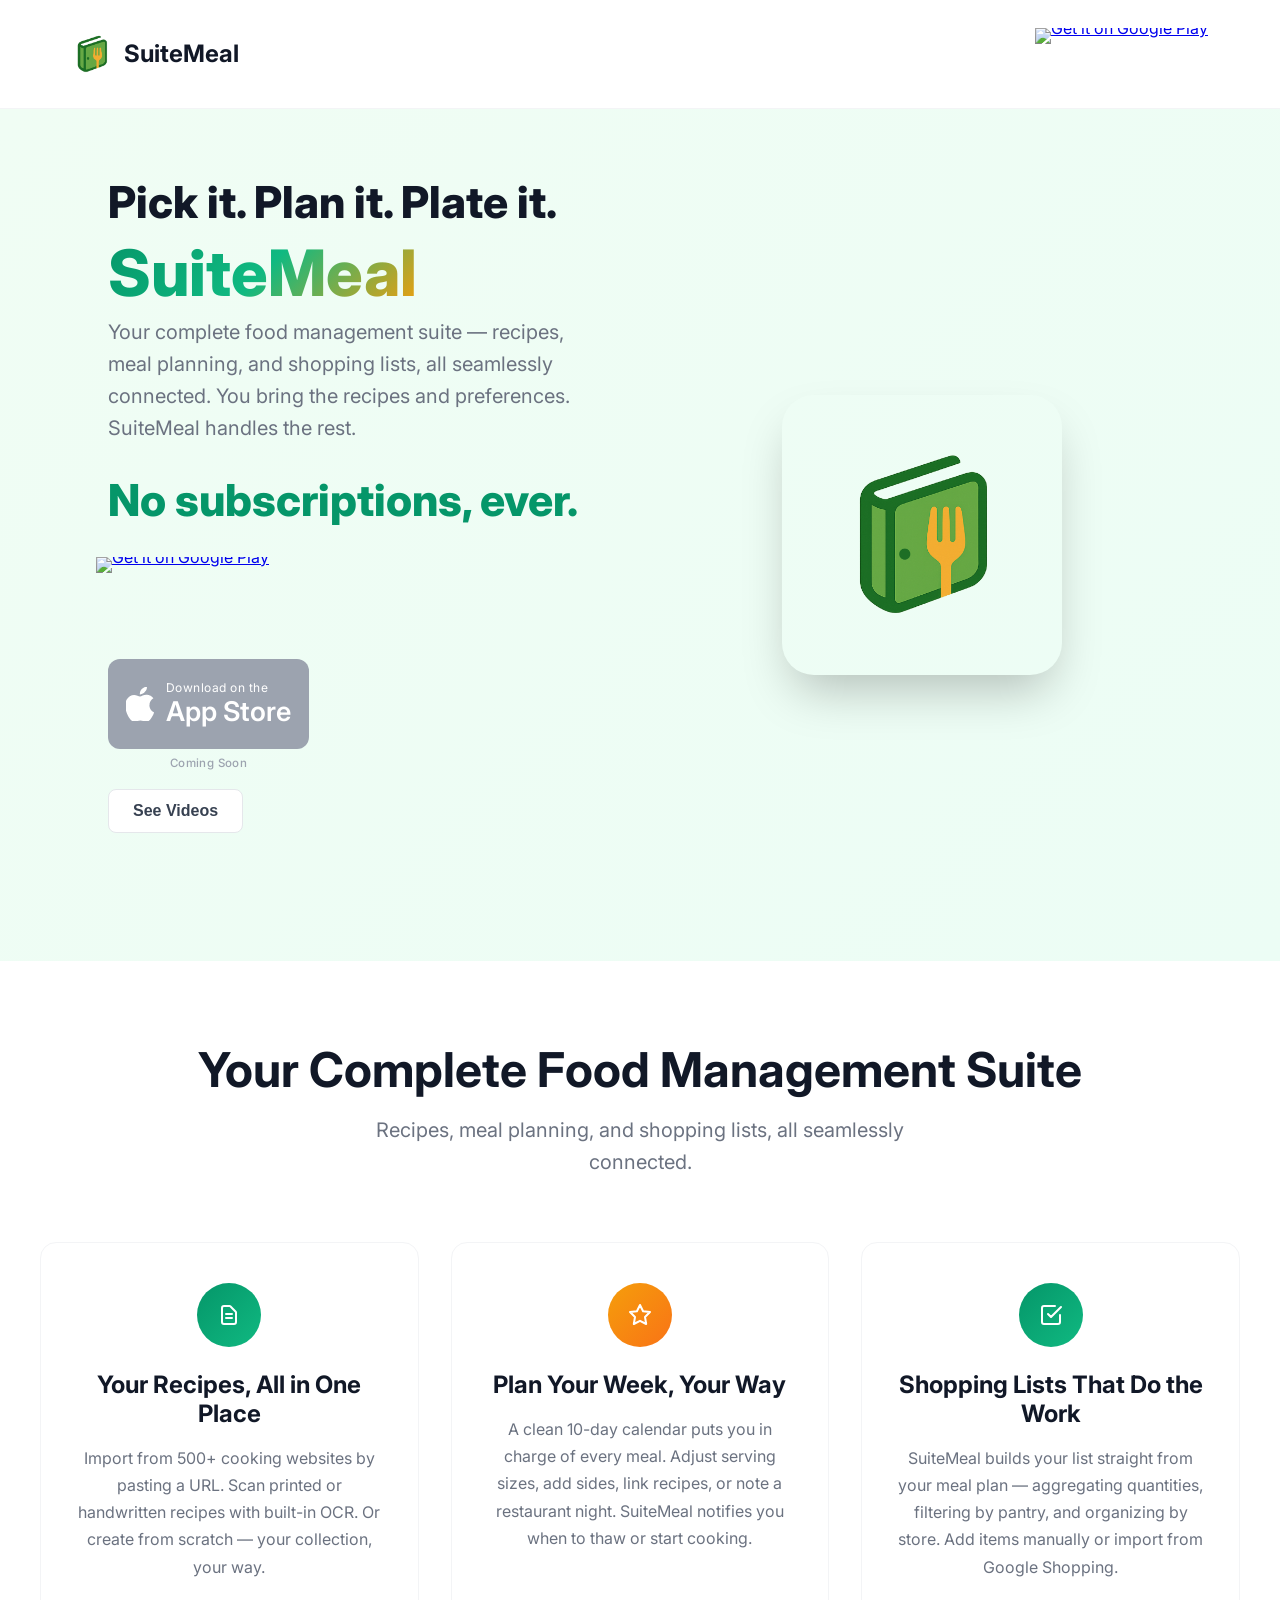
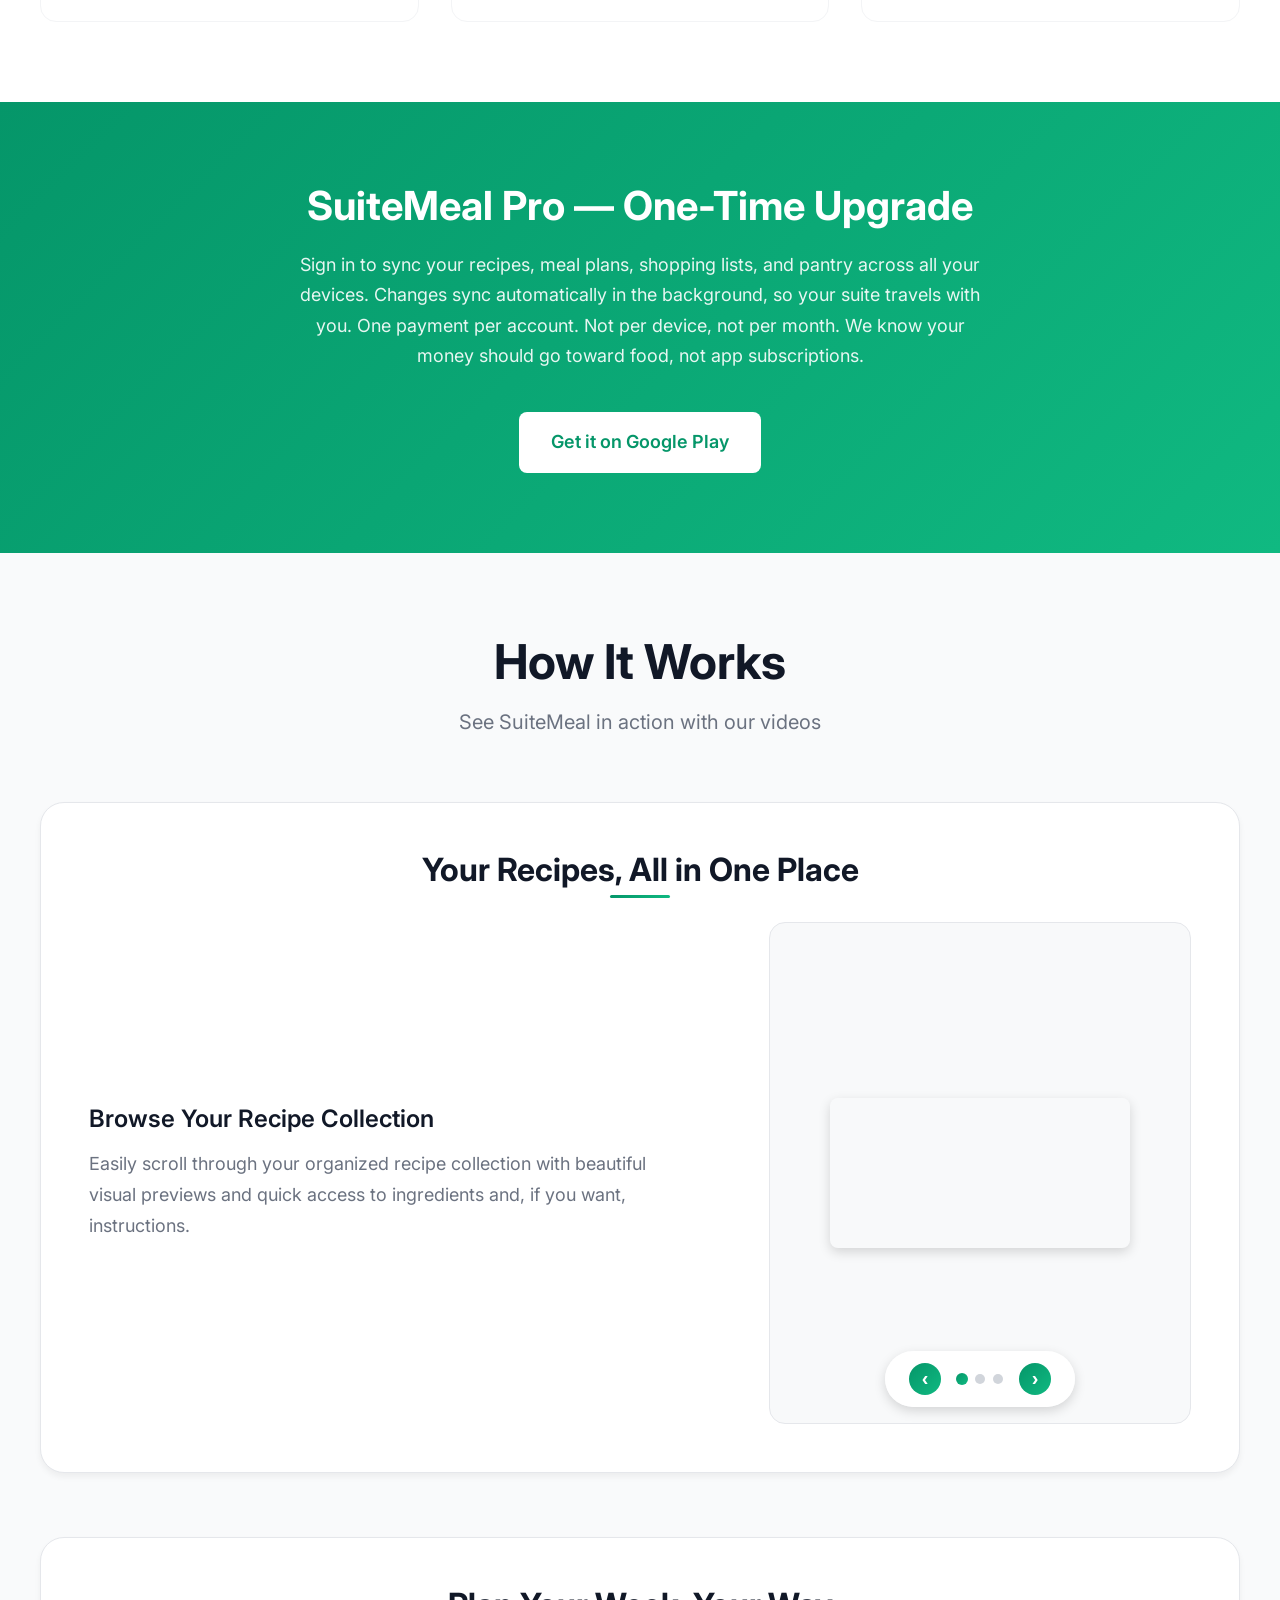
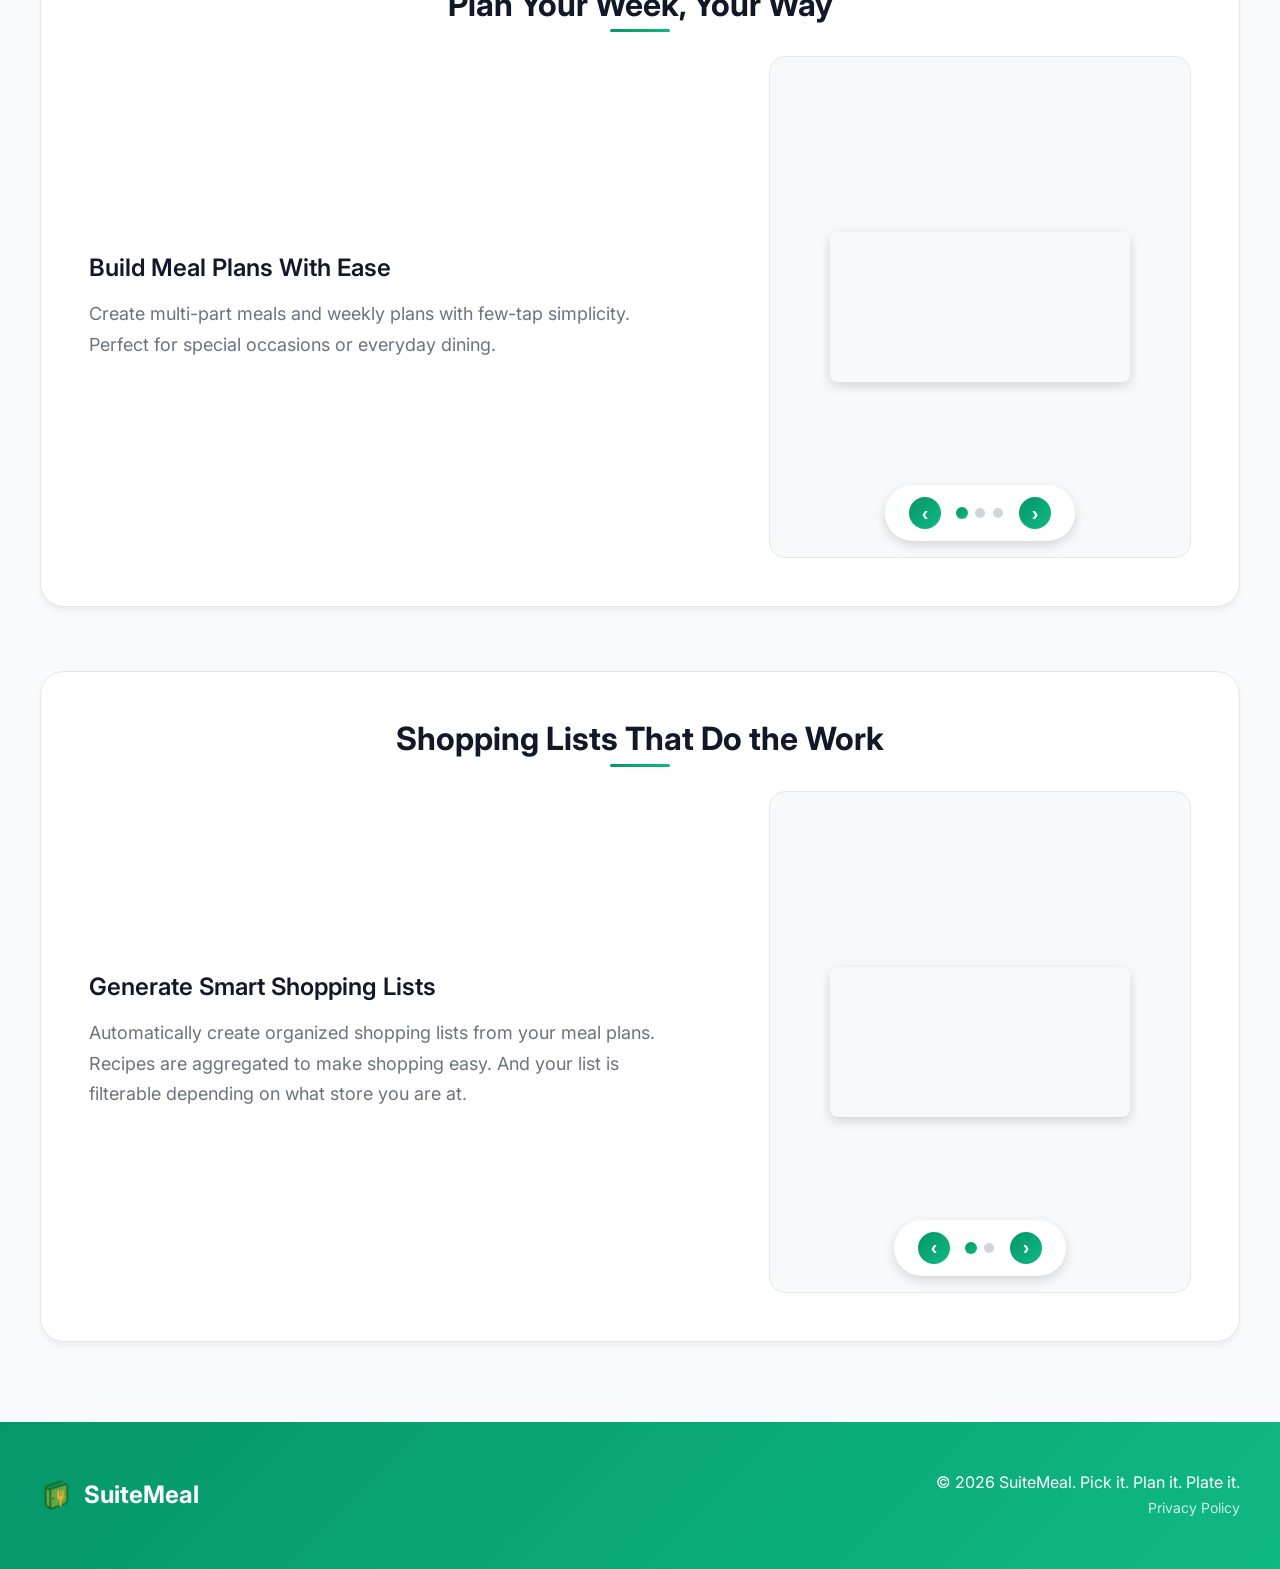
==== commit 97e20537: "Fix Pro section CTA: replace image badge with CSS button (white bg, green text) Co-Authored-By: Clau" ====
--- a/index.html
+++ b/index.html
@@ -112,9 +112,7 @@
             <div class="pro-content">
                 <h2>SuiteMeal Pro — One-Time Upgrade</h2>
                 <p>Sign in to sync your recipes, meal plans, shopping lists, and pantry across all your devices. Changes sync automatically in the background, so your suite travels with you. One payment per account. Not per device, not per month. We know your money should go toward food, not app subscriptions.</p>
-                <a href="https://play.google.com/store/apps/details?id=com.doctrdna.pantryExt" class="store-badge-link" target="_blank" rel="noopener">
-                    <img src="https://play.google.com/intl/en_us/badges/static/images/badges/en_badge_web_generic.png" alt="Get it on Google Play" class="store-badge">
-                </a>
+                <a href="https://play.google.com/store/apps/details?id=com.doctrdna.pantryExt" class="btn btn-large pro-cta" target="_blank" rel="noopener">Get it on Google Play</a>
             </div>
         </section>
 
--- a/styles.css
+++ b/styles.css
@@ -127,6 +127,21 @@
     color: rgba(255, 255, 255, 0.9);
     line-height: 1.7;
     margin-bottom: 2rem;
+}
+
+.pro-cta {
+    background: white;
+    color: #059669;
+    font-weight: 700;
+    margin-top: 0.5rem;
+}
+
+.pro-cta:hover {
+    background: #F0FDF4;
+    transform: translateY(-2px);
+    box-shadow: 0 8px 25px rgba(0, 0, 0, 0.15);
+    color: #059669;
+    text-decoration: none;
 }
 
 /* Footer links */
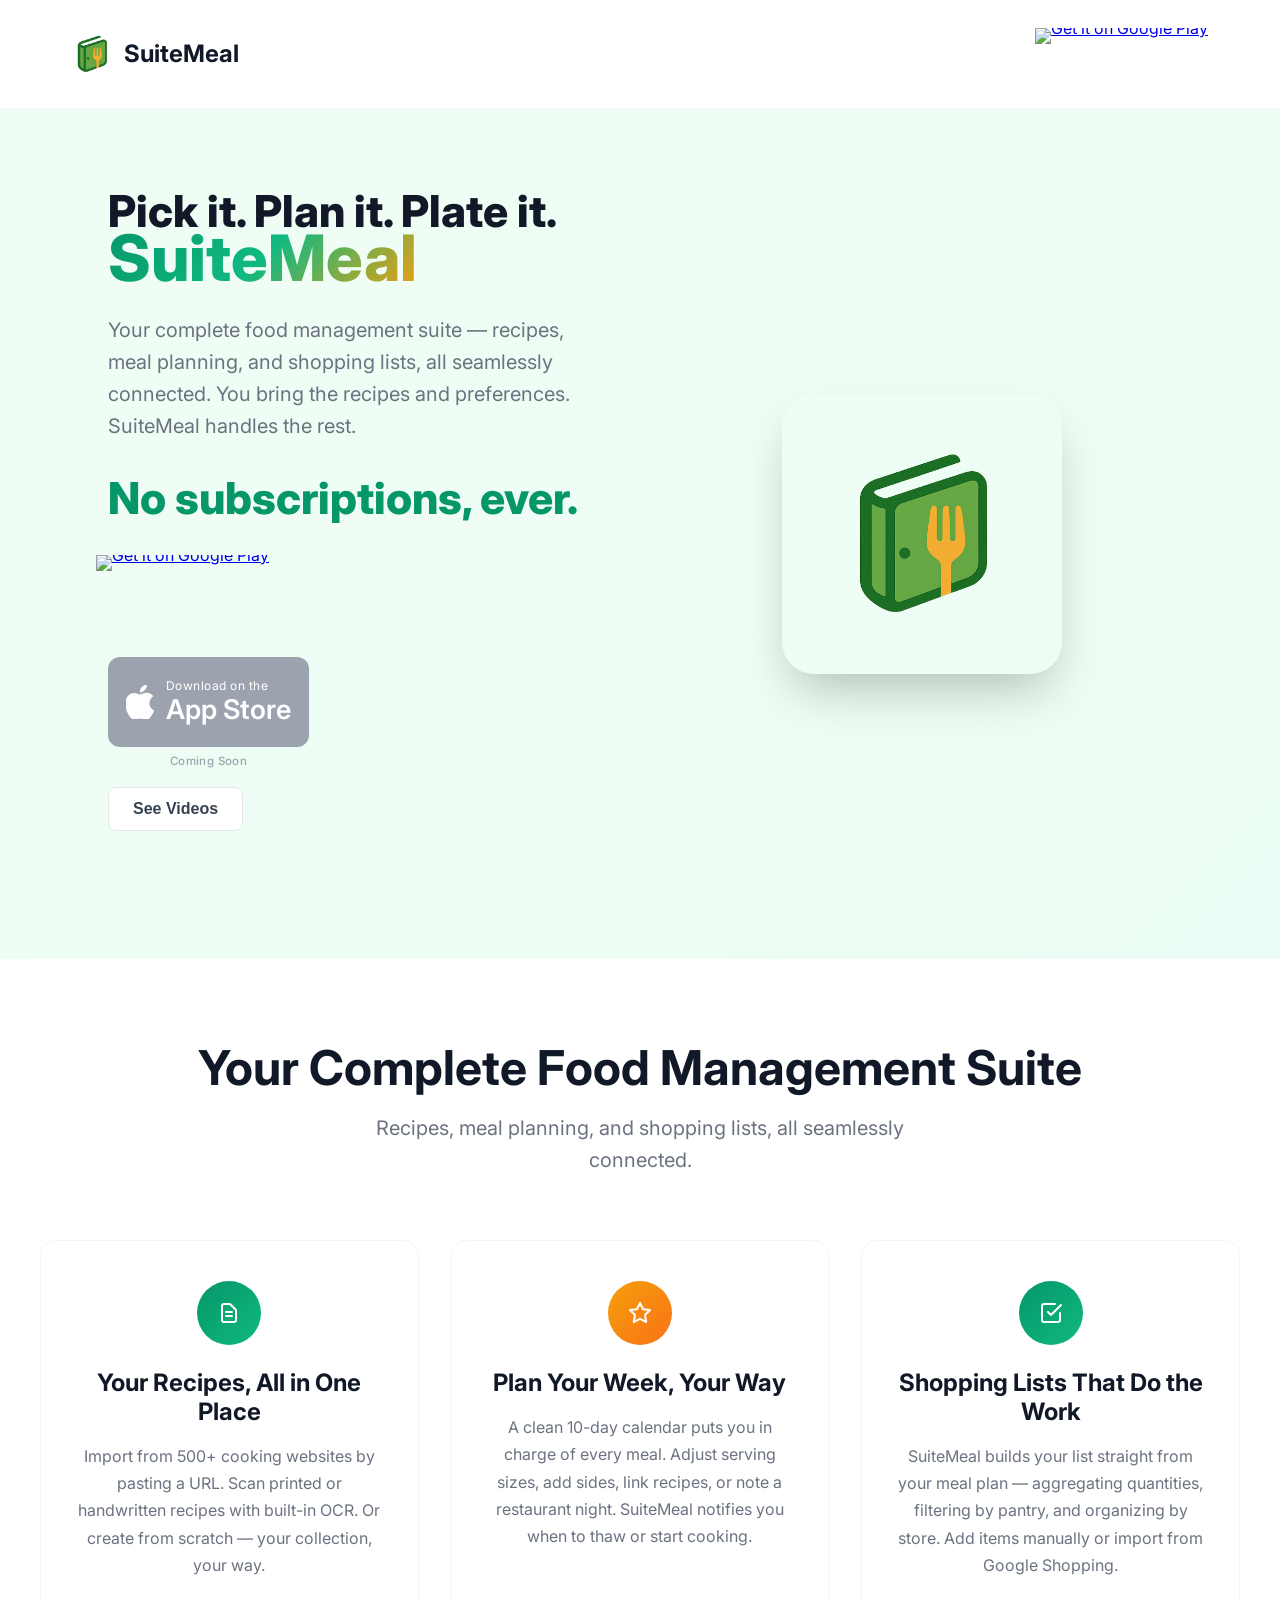
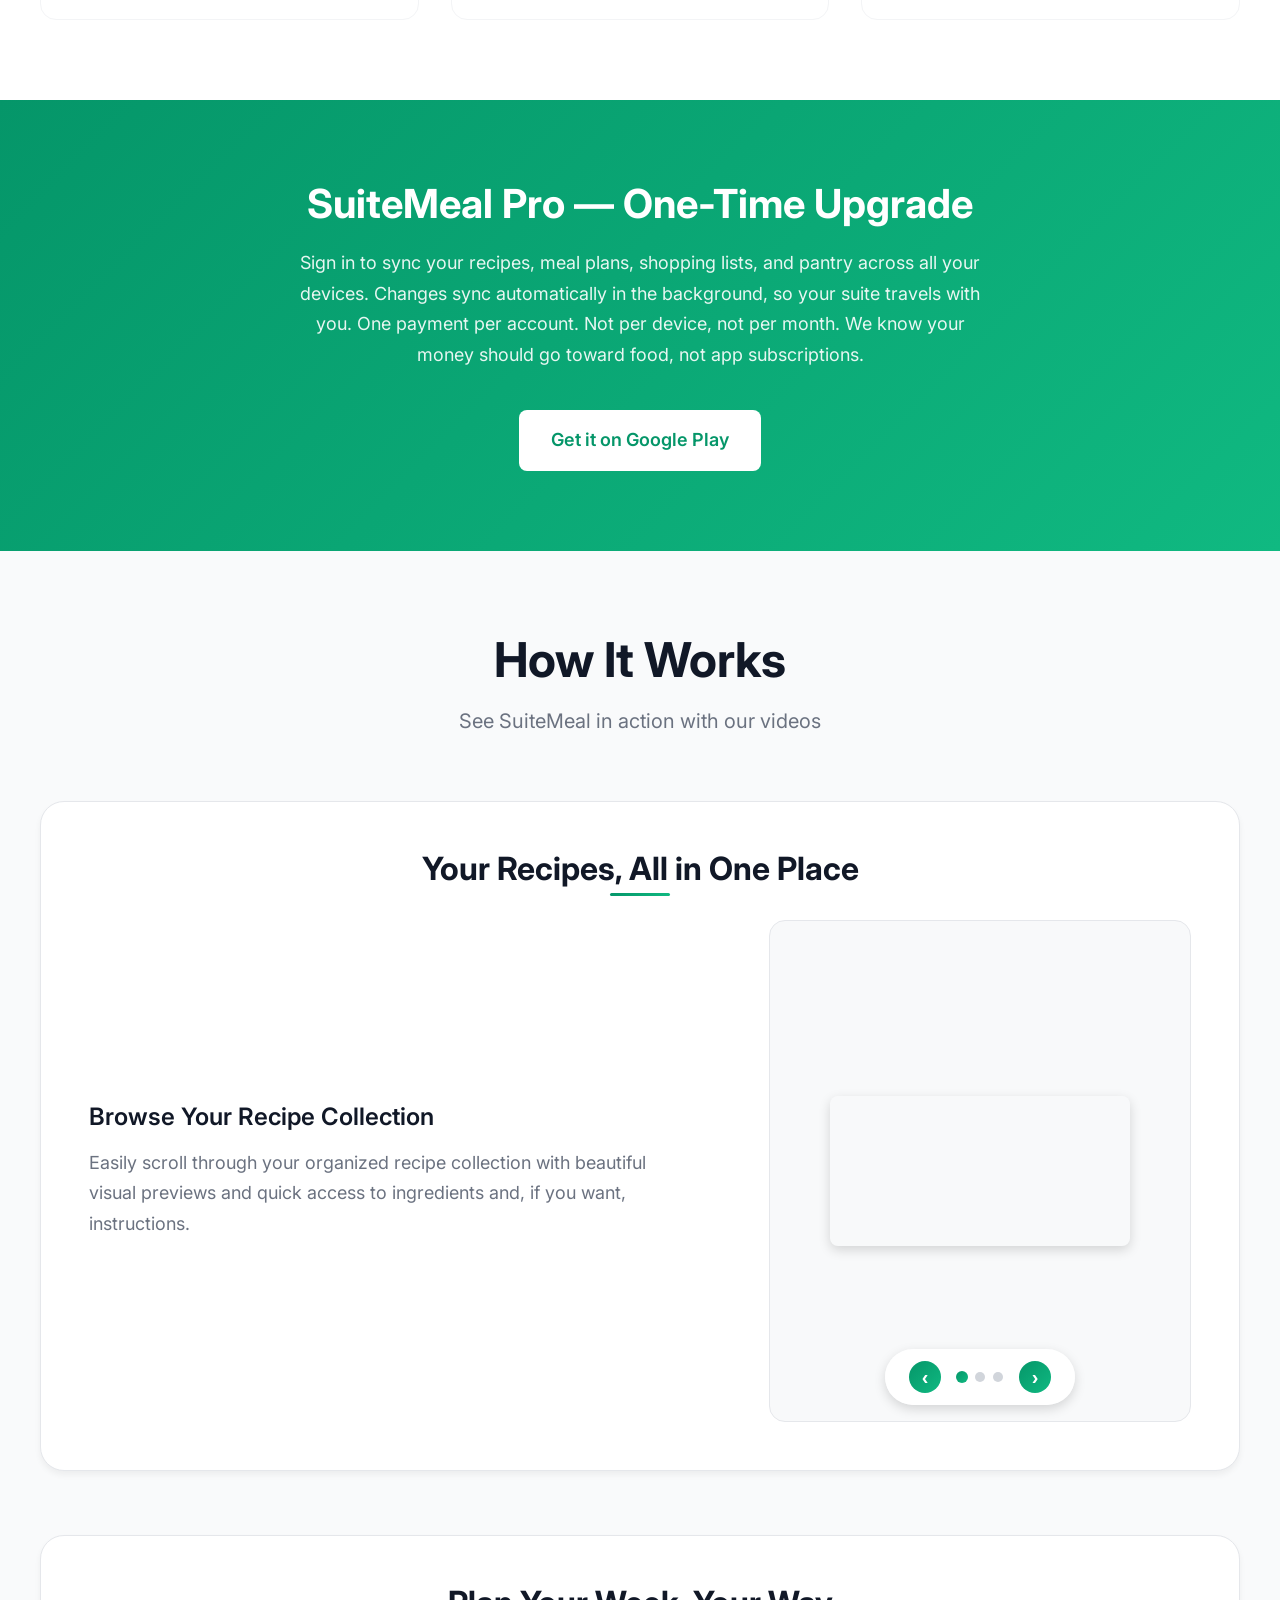
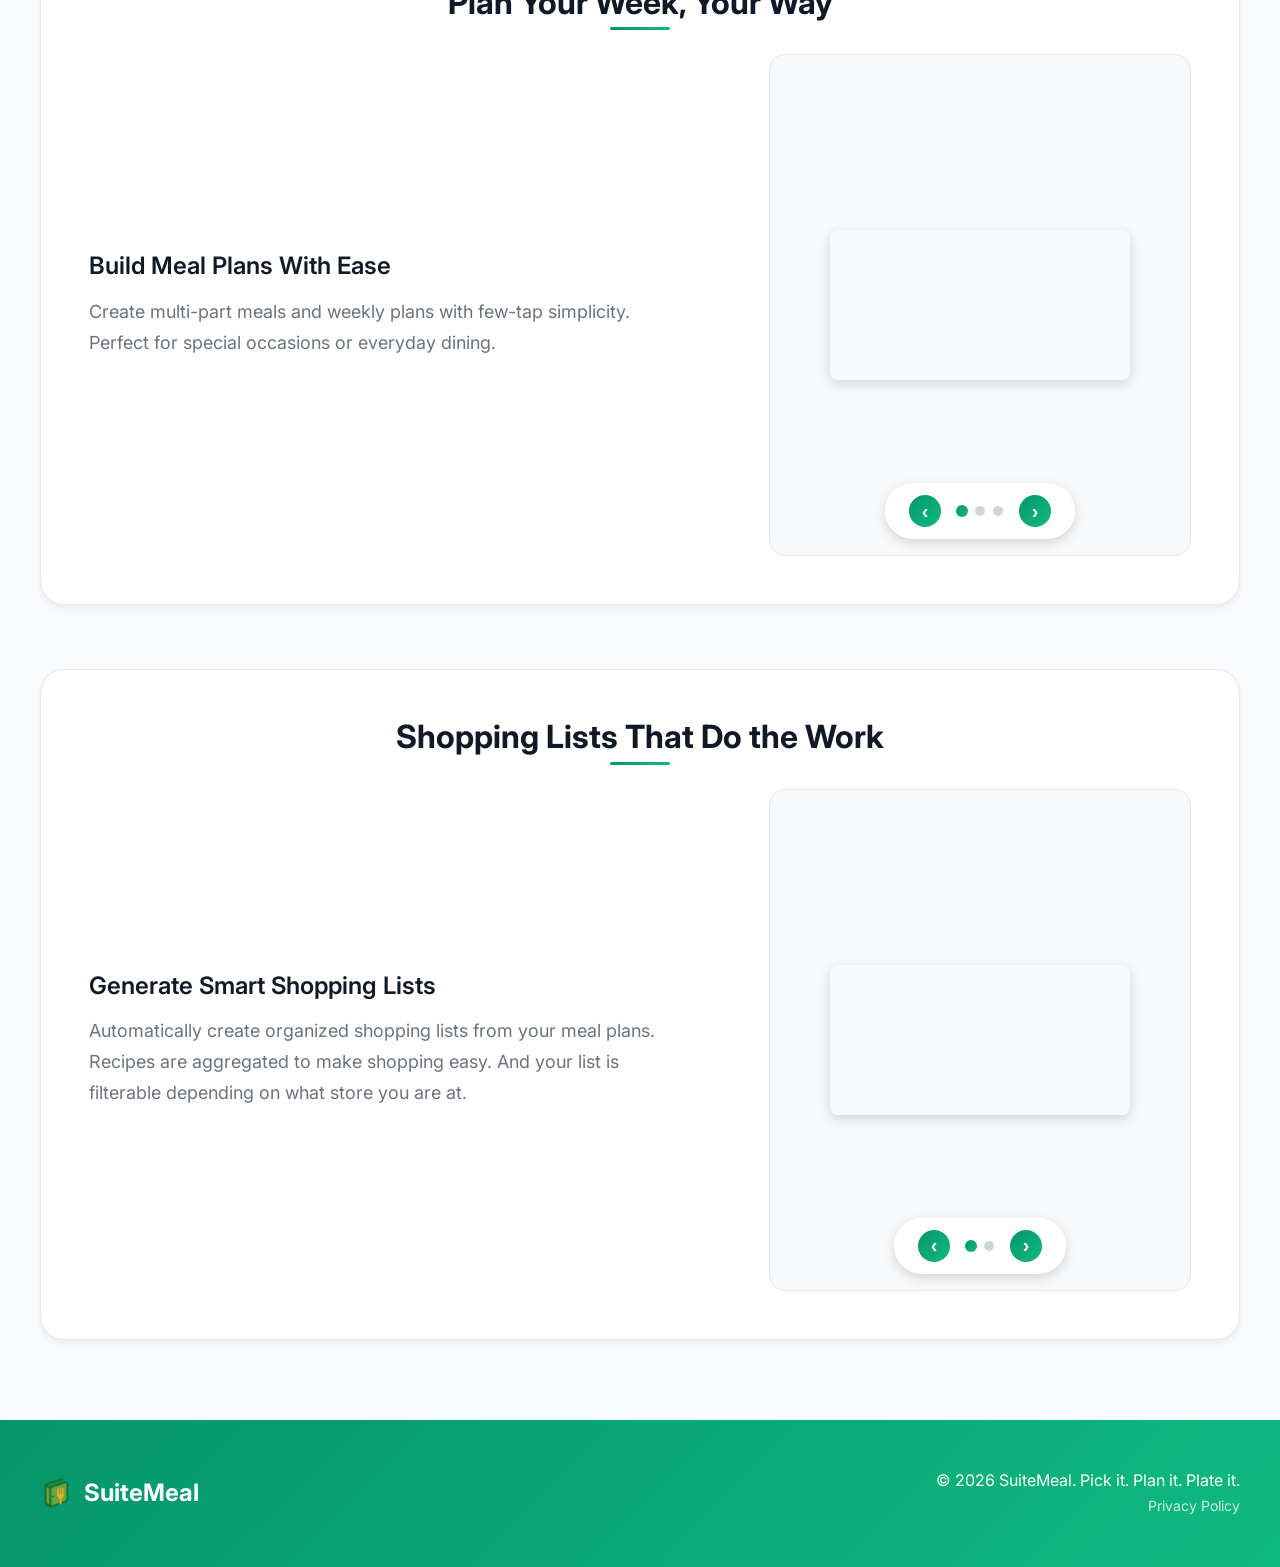
==== commit a2188bb3: "Cache bust CSS, fix hero title gap, tighten tagline spacing - styles.css?v=4 forces browser to load " ====
--- a/index.html
+++ b/index.html
@@ -9,7 +9,7 @@
     <link rel="preconnect" href="https://fonts.googleapis.com">
     <link rel="preconnect" href="https://fonts.gstatic.com" crossorigin>
     <link href="https://fonts.googleapis.com/css2?family=Inter:wght@300;400;500;600;700;800&display=swap" rel="stylesheet">
-    <link rel="stylesheet" href="styles.css">
+    <link rel="stylesheet" href="styles.css?v=4">
 </head>
 <body>
     <header>
@@ -32,7 +32,7 @@
         <section class="hero">
             <div class="hero-content">
                 <div class="hero-text">
-                    <h1 class="hero-title"><span class="hero-tagline">Pick it. Plan it. Plate it.</span><br><span class="text-gradient">SuiteMeal</span></h1>
+                    <h1 class="hero-title"><span class="hero-tagline">Pick it. Plan it. Plate it.</span><span class="text-gradient">SuiteMeal</span></h1>
                     <p class="hero-subtitle">Your complete food management suite — recipes, meal planning, and shopping lists, all seamlessly connected. You bring the recipes and preferences. SuiteMeal handles the rest.</p>
                     <p class="no-sub-badge">No subscriptions, ever.</p>
                     <div class="hero-actions">
--- a/styles.css
+++ b/styles.css
@@ -5,6 +5,7 @@
     font-weight: 800;
     color: #111827;
     white-space: nowrap;
+    margin-bottom: -0.15em;
 }
 
 /* Store badges */
@@ -180,9 +181,10 @@
 .hero-title {
     font-size: clamp(2.5rem, 5vw, 4rem);
     font-weight: 800;
-    line-height: 0.6;
+    line-height: 1.0;
     margin-bottom: 1.5rem;
 }
+
 
 .section-title {
     font-size: clamp(2rem, 4vw, 3rem);
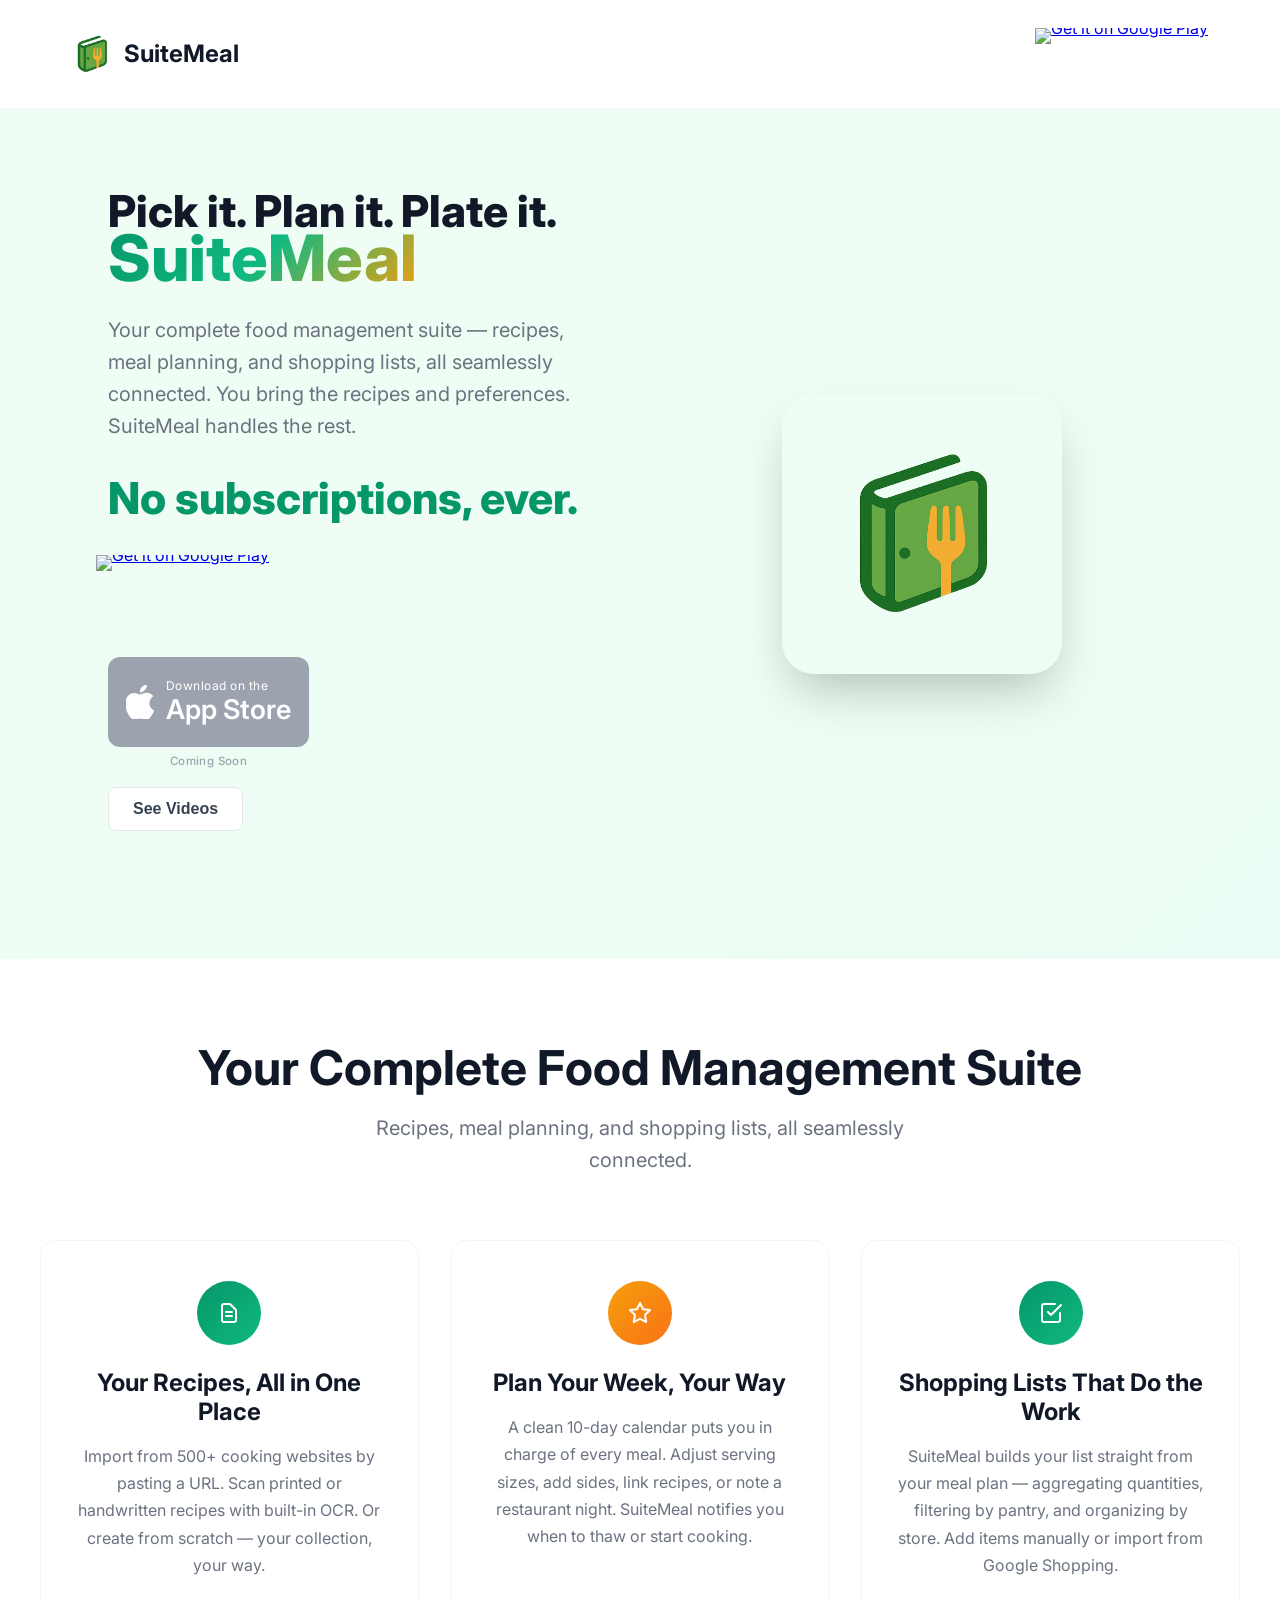
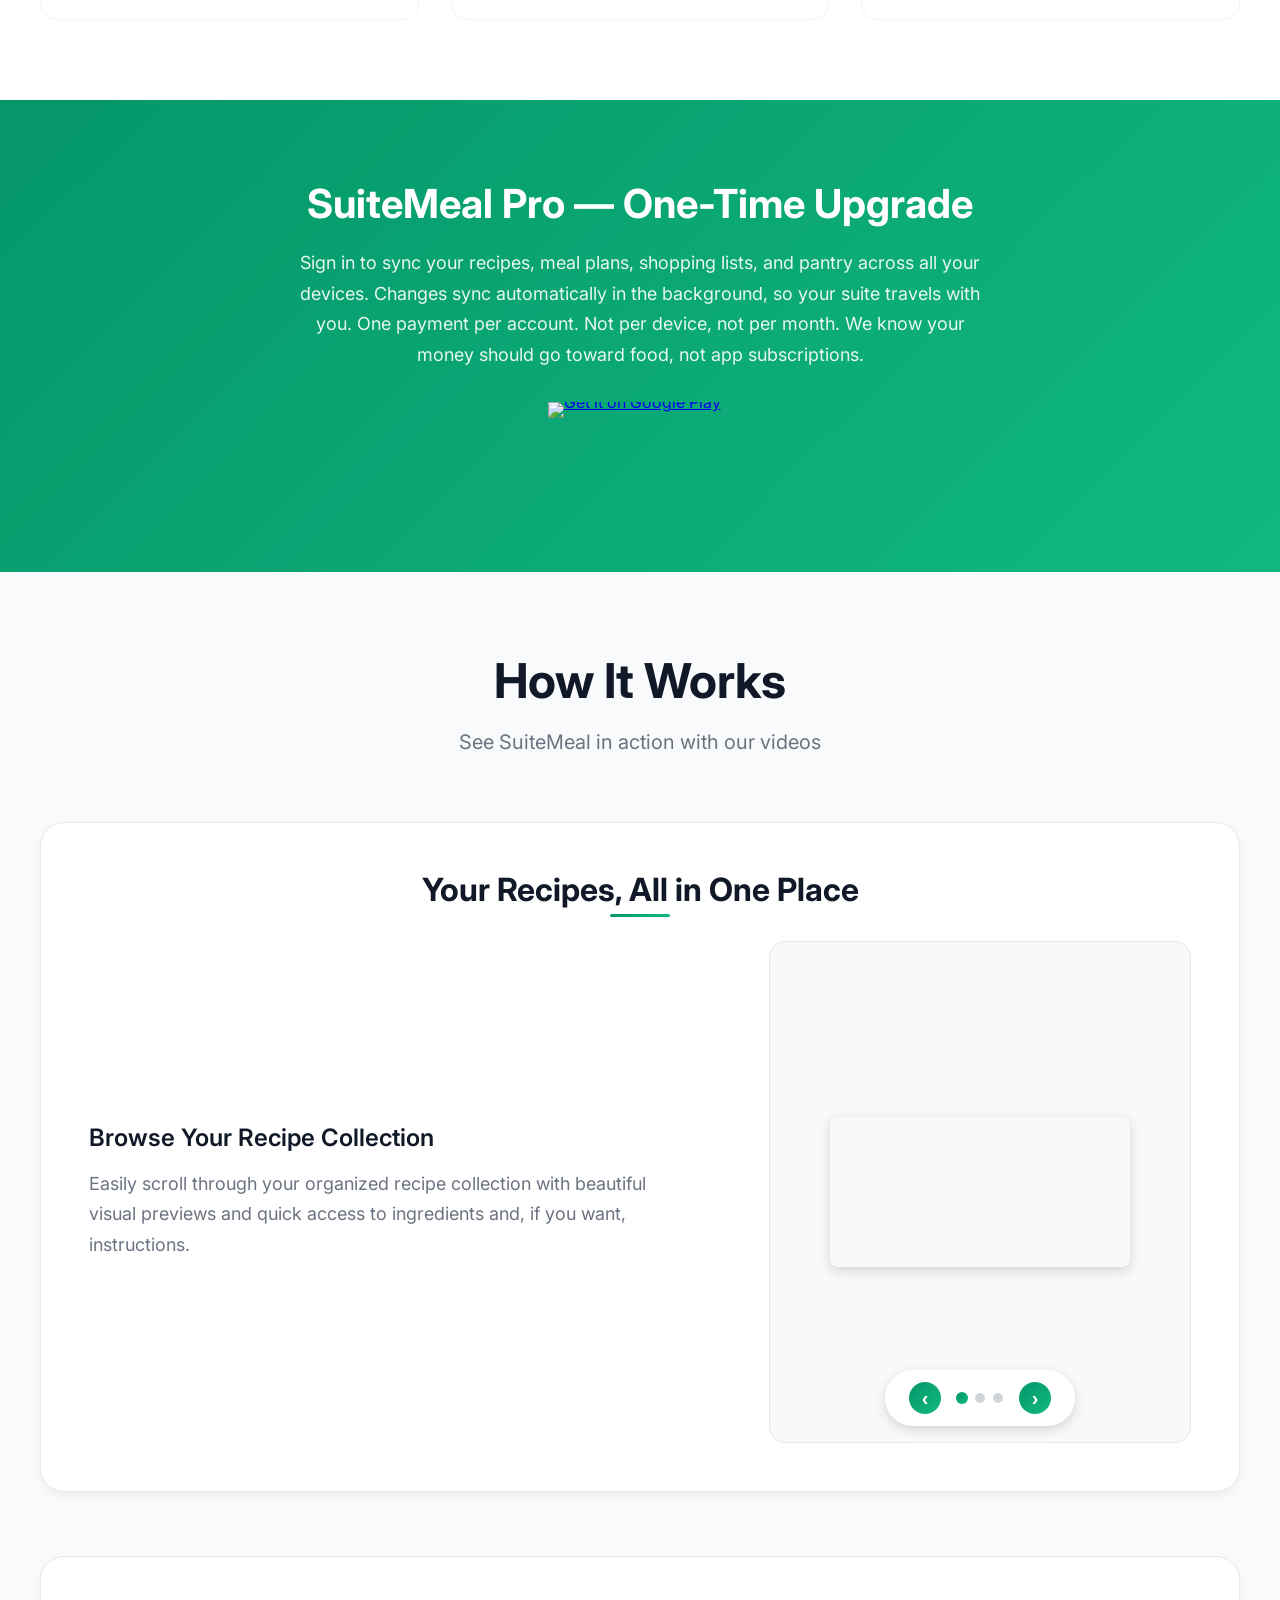
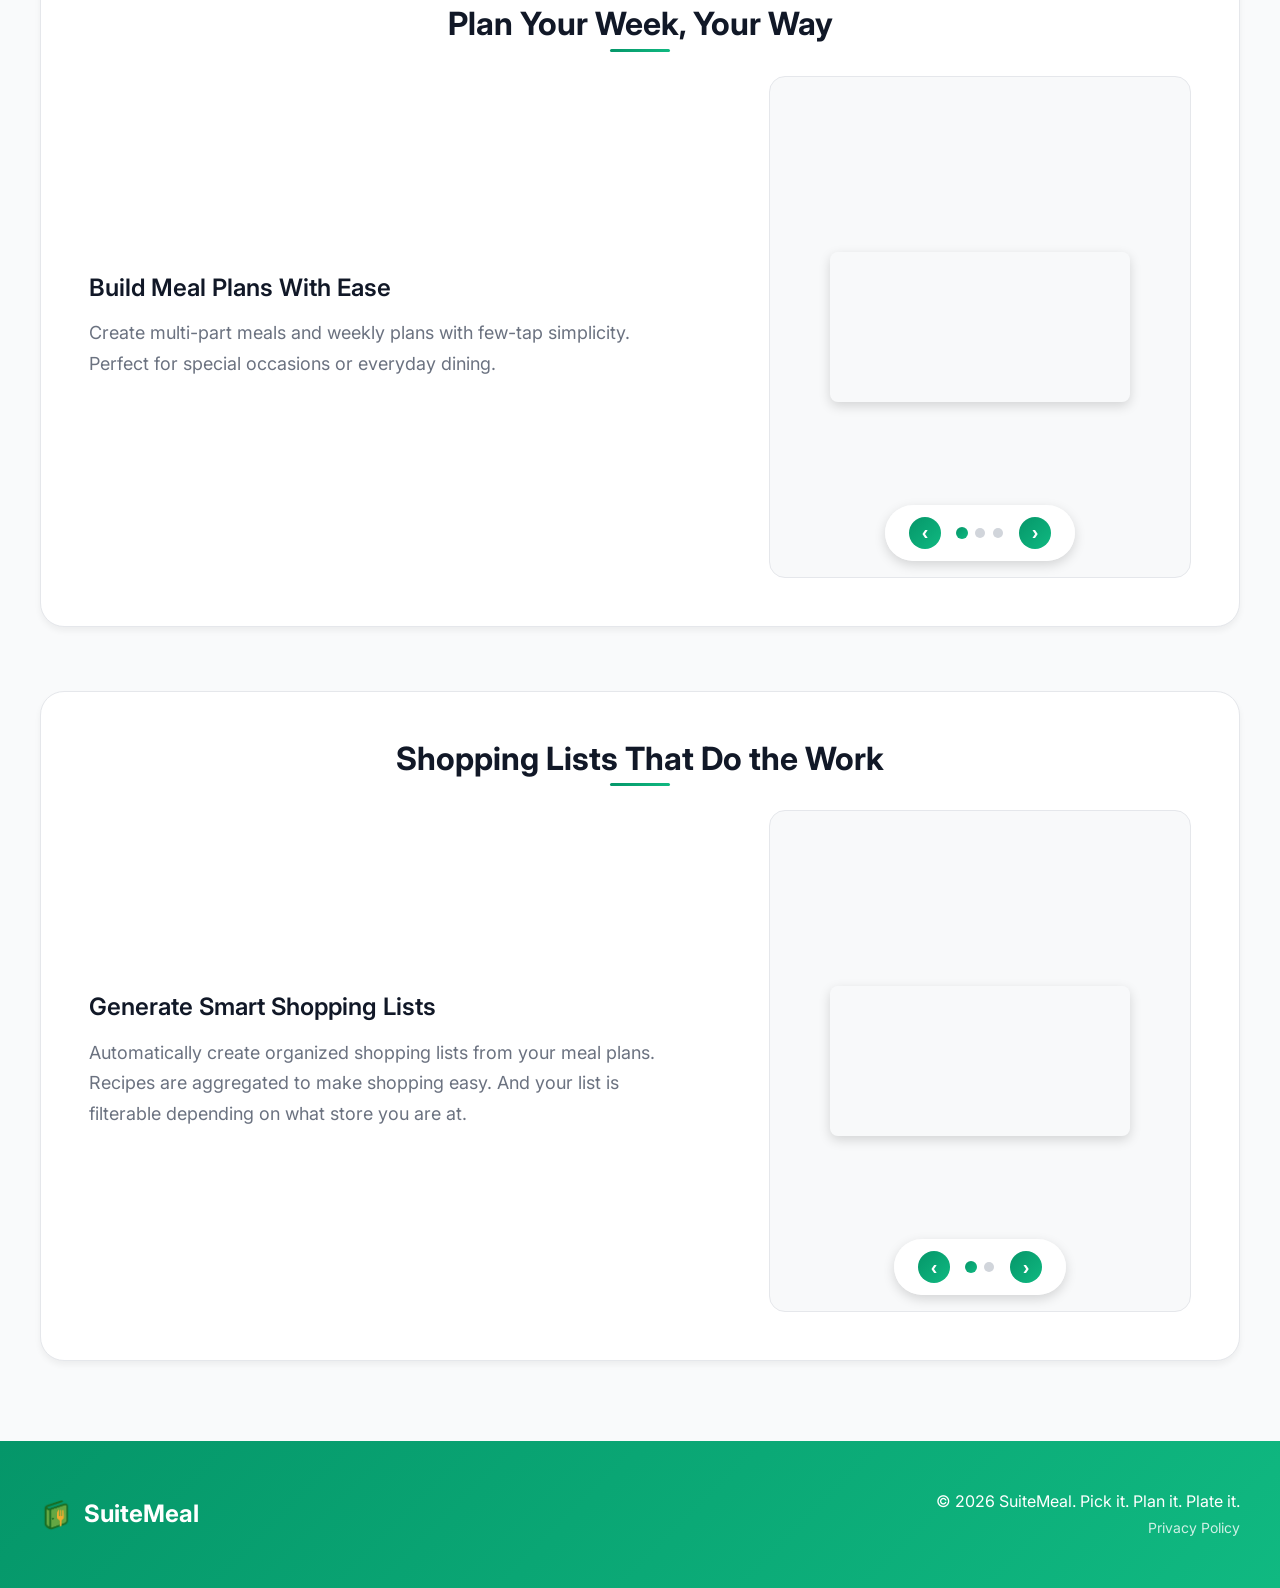
==== commit 14774a5f: "Pro section: restore Google Play image badge (no invert filter) Co-Authored-By: Claude Sonnet 4.6 <n" ====
--- a/index.html
+++ b/index.html
@@ -112,7 +112,9 @@
             <div class="pro-content">
                 <h2>SuiteMeal Pro — One-Time Upgrade</h2>
                 <p>Sign in to sync your recipes, meal plans, shopping lists, and pantry across all your devices. Changes sync automatically in the background, so your suite travels with you. One payment per account. Not per device, not per month. We know your money should go toward food, not app subscriptions.</p>
-                <a href="https://play.google.com/store/apps/details?id=com.doctrdna.pantryExt" class="btn btn-large pro-cta" target="_blank" rel="noopener">Get it on Google Play</a>
+                <a href="https://play.google.com/store/apps/details?id=com.doctrdna.pantryExt" class="store-badge-link" target="_blank" rel="noopener">
+                    <img src="https://play.google.com/intl/en_us/badges/static/images/badges/en_badge_web_generic.png" alt="Get it on Google Play" class="store-badge">
+                </a>
             </div>
         </section>
 
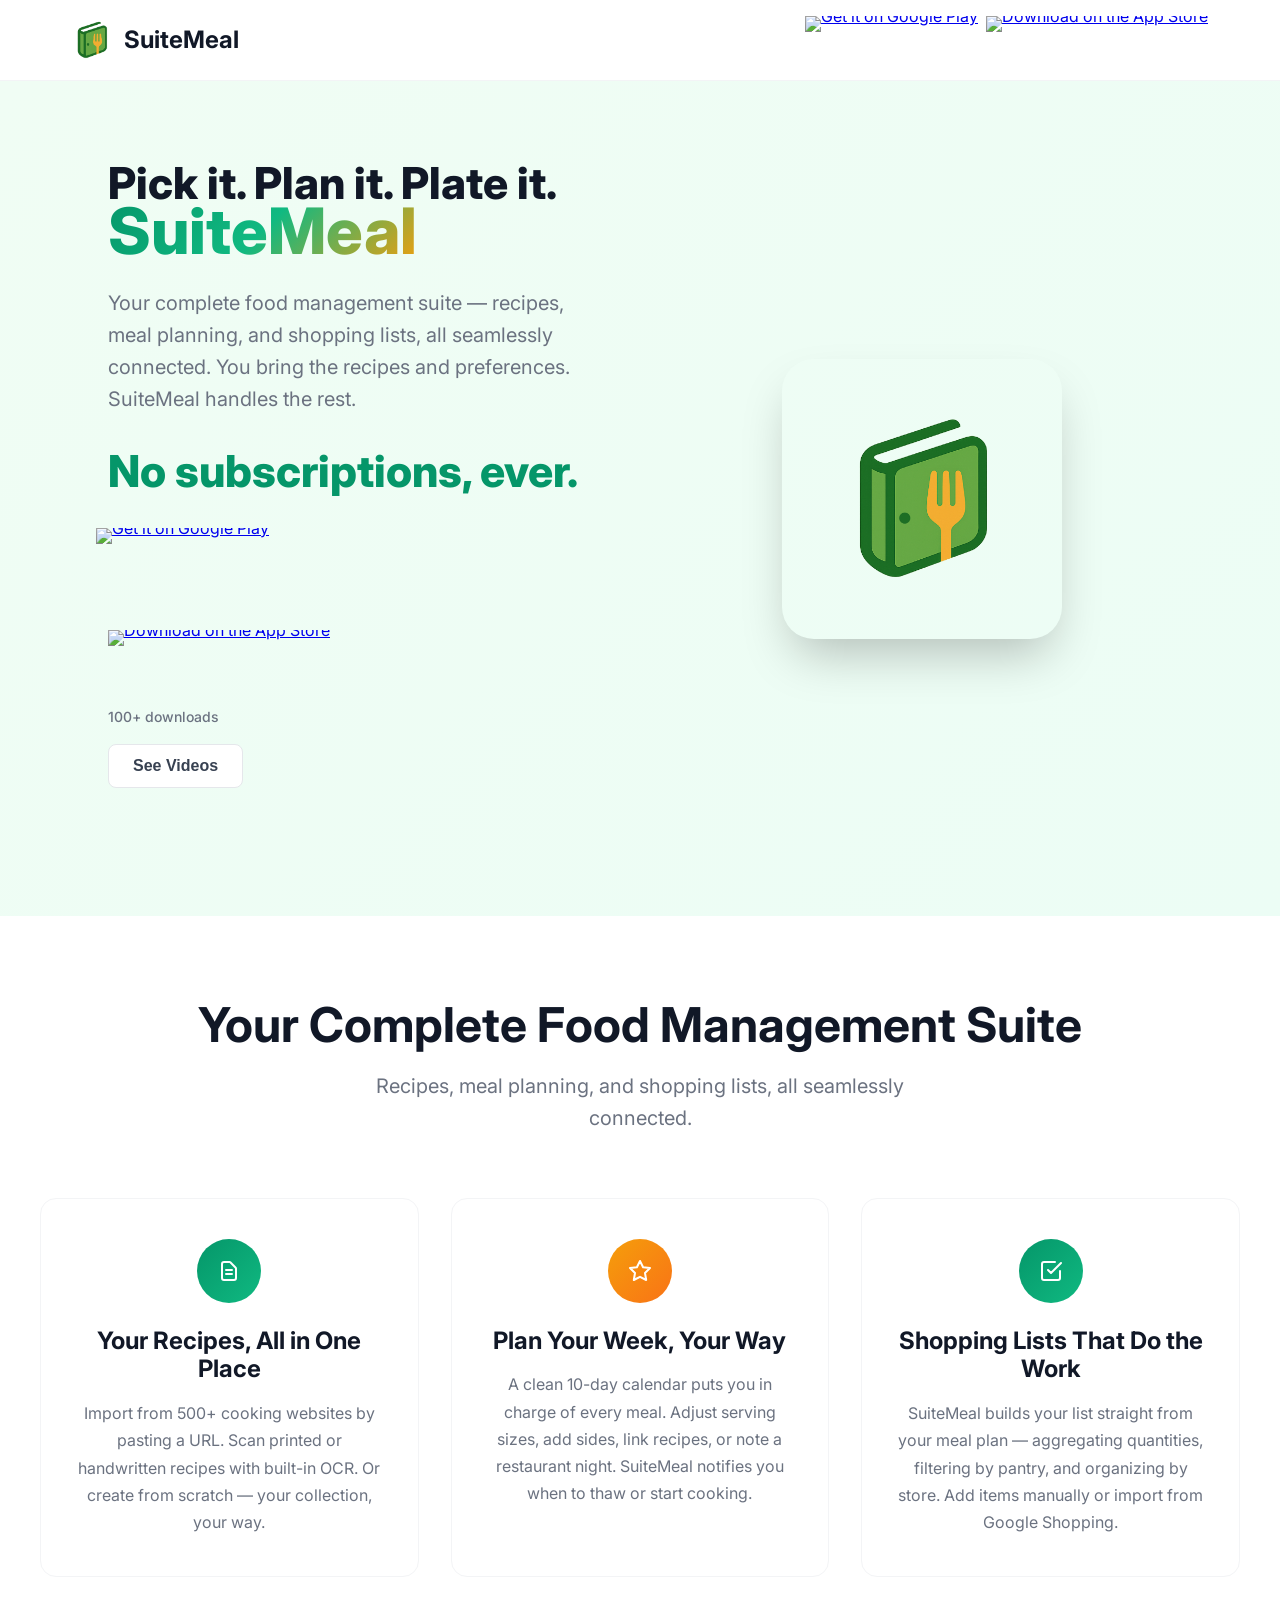
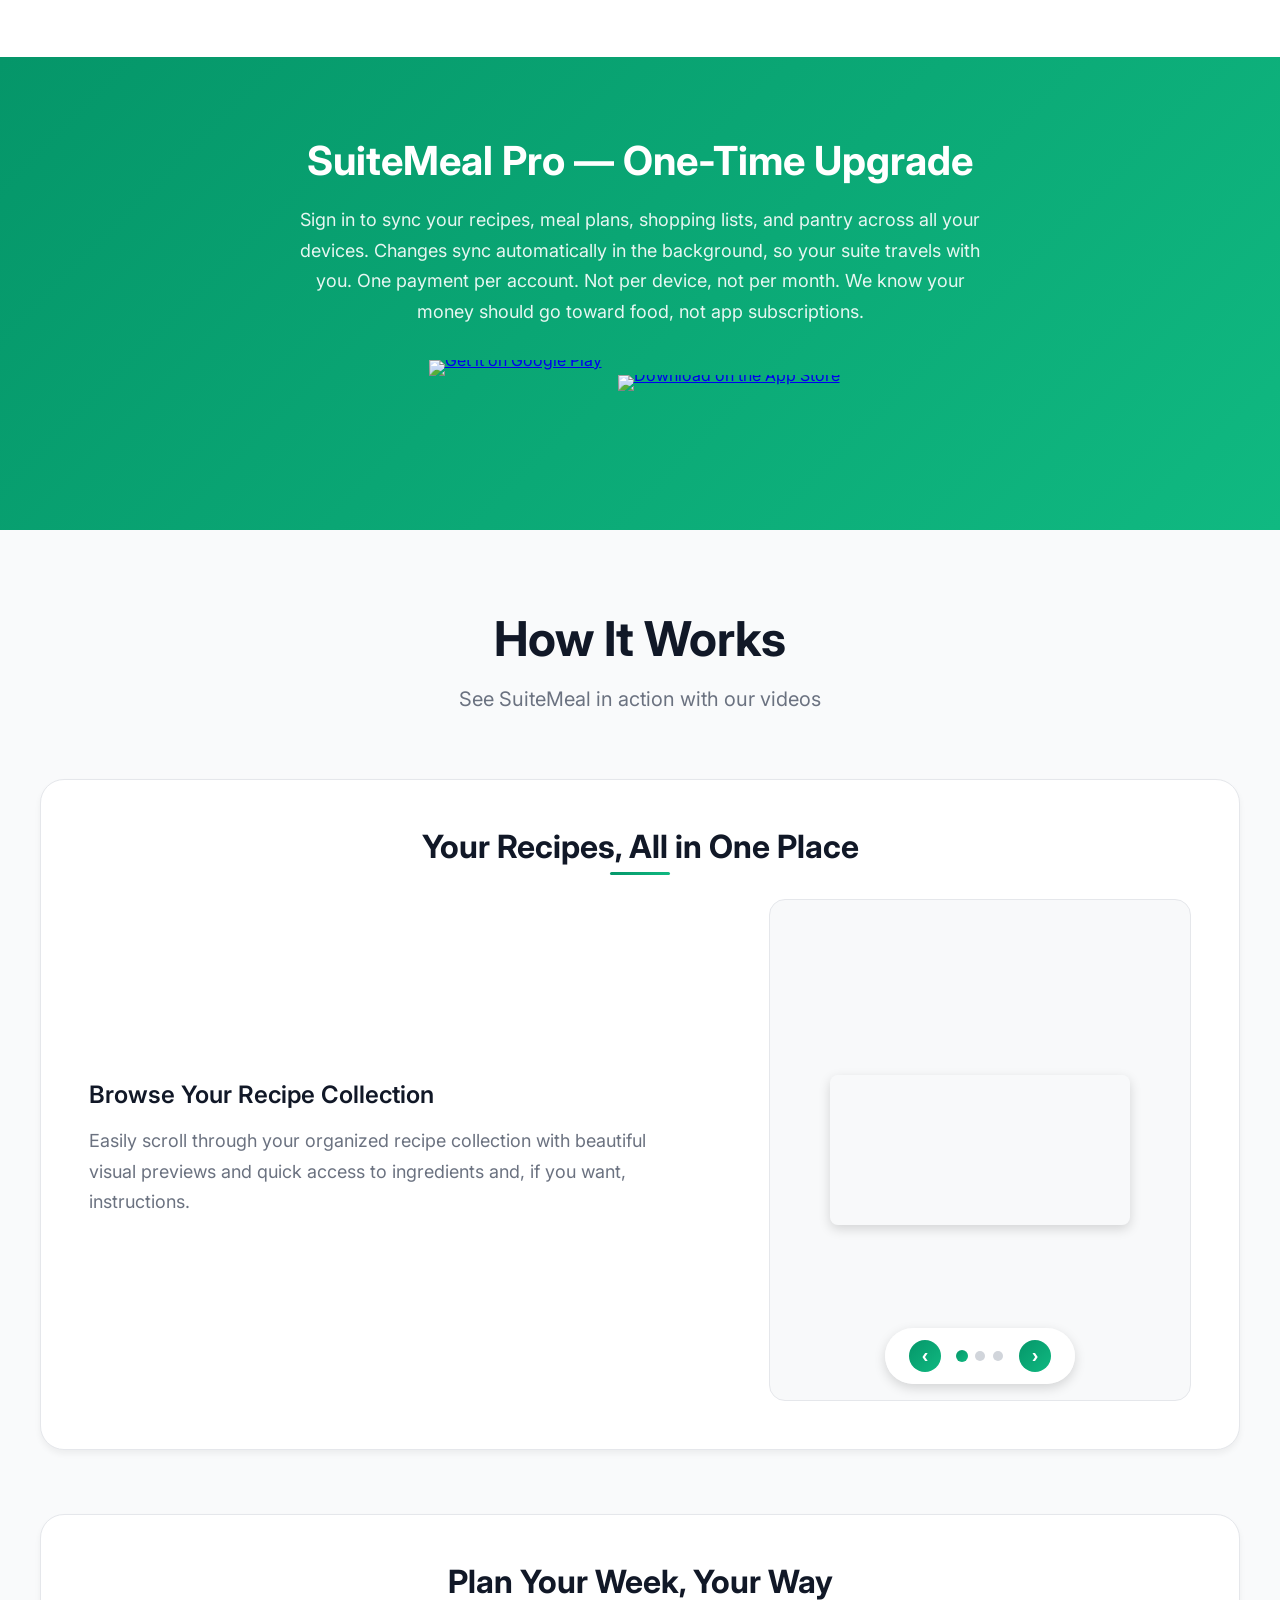
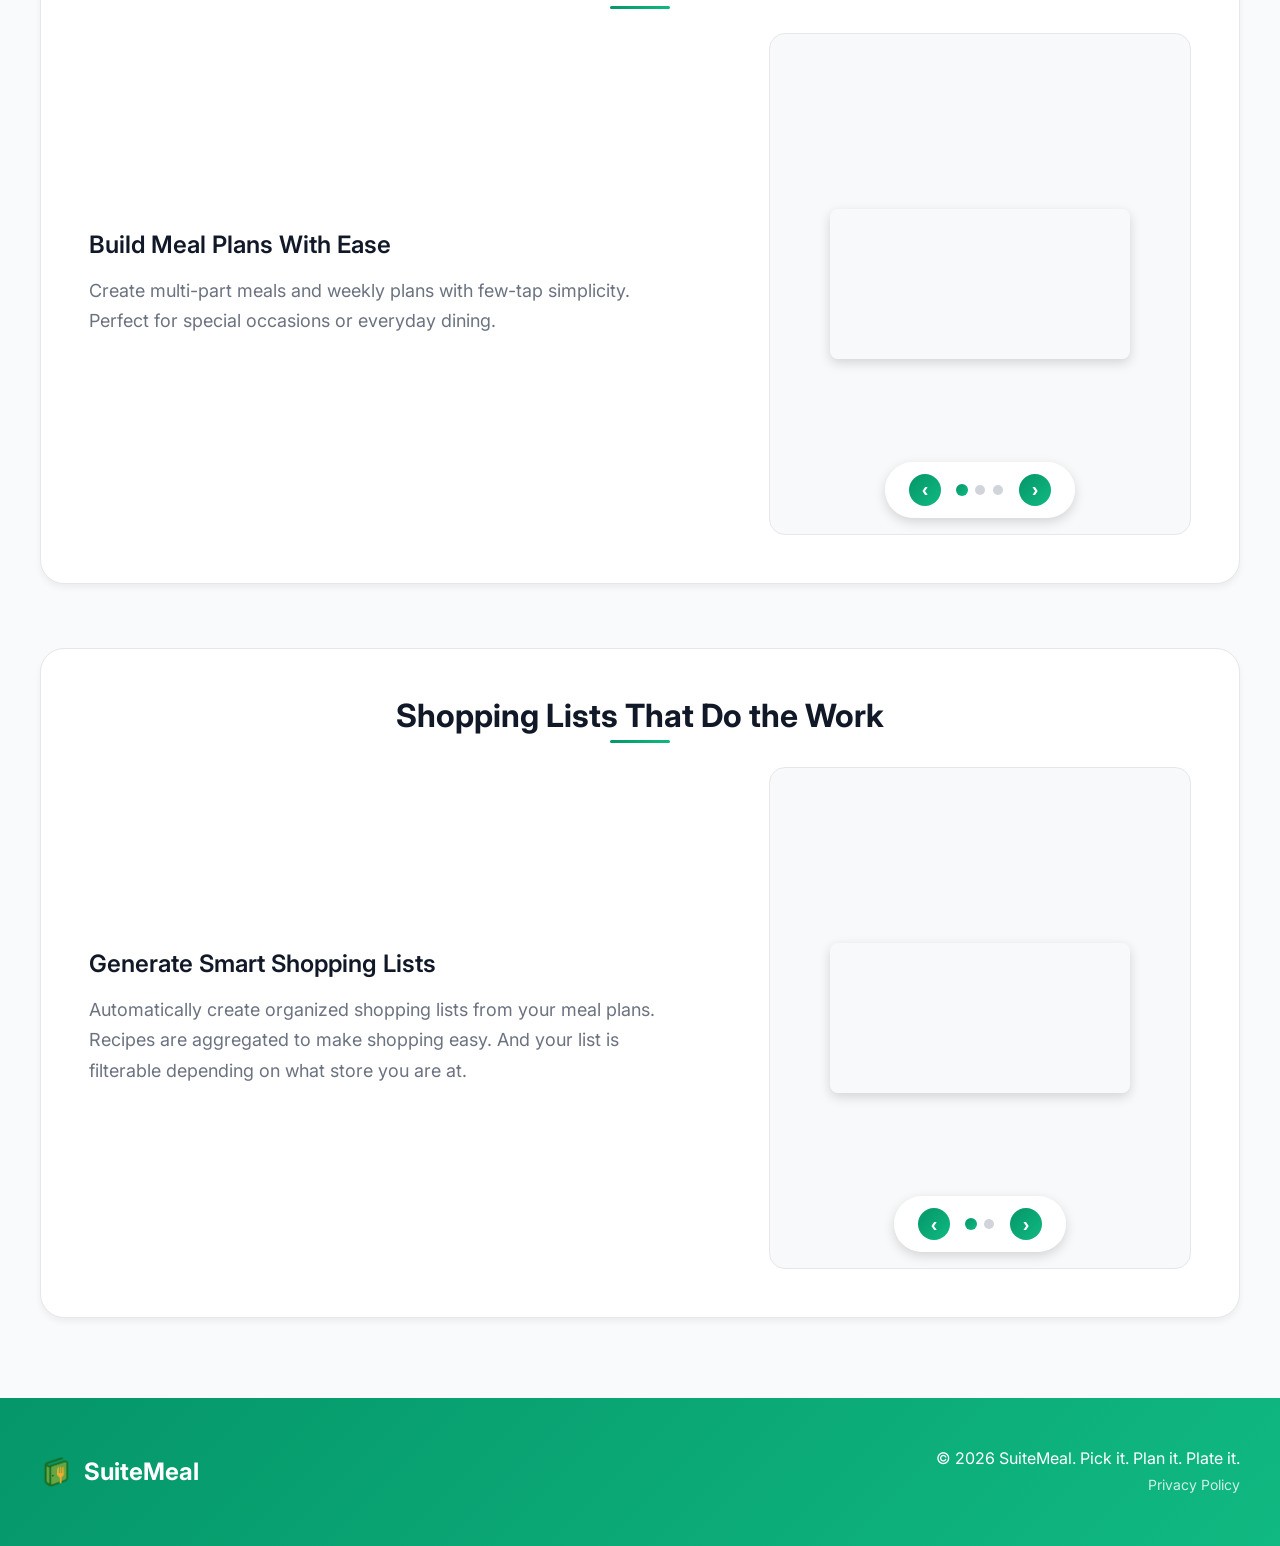
==== commit 6a66ca40: "Activate iOS App Store link, add real Apple badge, show 100+ downloads - Set APP_STORE_URL to live A" ====
--- a/index.html
+++ b/index.html
@@ -9,7 +9,7 @@
     <link rel="preconnect" href="https://fonts.googleapis.com">
     <link rel="preconnect" href="https://fonts.gstatic.com" crossorigin>
     <link href="https://fonts.googleapis.com/css2?family=Inter:wght@300;400;500;600;700;800&display=swap" rel="stylesheet">
-    <link rel="stylesheet" href="styles.css?v=4">
+    <link rel="stylesheet" href="styles.css?v=5">
 </head>
 <body>
     <header>
@@ -22,6 +22,9 @@
                 <div class="nav-actions">
                     <a href="https://play.google.com/store/apps/details?id=com.doctrdna.pantryExt" class="nav-badge-link" target="_blank" rel="noopener">
                         <img src="https://play.google.com/intl/en_us/badges/static/images/badges/en_badge_web_generic.png" alt="Get it on Google Play" class="store-badge-nav">
+                    </a>
+                    <a href="https://apps.apple.com/us/app/suitemeal/id6751250807" class="nav-badge-link" target="_blank" rel="noopener">
+                        <img src="https://developer.apple.com/assets/elements/badges/download-on-the-app-store.svg" alt="Download on the App Store" class="apple-badge-nav">
                     </a>
                 </div>
             </div>
@@ -40,18 +43,10 @@
                             <a href="https://play.google.com/store/apps/details?id=com.doctrdna.pantryExt" class="store-badge-link" target="_blank" rel="noopener">
                                 <img src="https://play.google.com/intl/en_us/badges/static/images/badges/en_badge_web_generic.png" alt="Get it on Google Play" class="store-badge">
                             </a>
-                            <div class="ios-badge-wrapper">
-                                <div class="ios-badge-mock">
-                                    <svg width="28" height="34" viewBox="0 0 20 24" fill="white" aria-hidden="true">
-                                        <path d="M16.8 12.8c-.03-3.2 2.62-4.74 2.74-4.82-1.5-2.18-3.83-2.48-4.66-2.51-1.98-.2-3.87 1.17-4.88 1.17-1 0-2.56-1.14-4.2-1.11-2.16.03-4.16 1.26-5.27 3.19-2.25 3.9-.58 9.69 1.6 12.86 1.07 1.54 2.34 3.27 4 3.21 1.61-.07 2.21-1.03 4.16-1.03 1.93 0 2.48 1.03 4.17 1 1.73-.03 2.82-1.56 3.86-3.12 1.22-1.78 1.73-3.5 1.76-3.6-.04-.01-3.36-1.28-3.38-5.24zm-3.16-9.65c.88-.96 1.47-2.29 1.31-3.62-1.27.05-2.8.85-3.71 1.79-.81.93-1.52 2.41-1.33 3.83 1.42.1 2.87-.71 3.73-2z"/>
-                                    </svg>
-                                    <div class="ios-badge-text-block">
-                                        <span class="ios-badge-small">Download on the</span>
-                                        <span class="ios-badge-large">App Store</span>
-                                    </div>
-                                </div>
-                                <span class="ios-coming-soon-label">Coming Soon</span>
-                            </div>
+                            <a href="https://apps.apple.com/us/app/suitemeal/id6751250807" class="store-badge-link" target="_blank" rel="noopener">
+                                <img src="https://developer.apple.com/assets/elements/badges/download-on-the-app-store.svg" alt="Download on the App Store" class="apple-badge">
+                            </a>
+                            <p class="download-stat">100+ downloads</p>
                         </div>
                         <button class="btn btn-secondary" onclick="scrollToSection('how-it-works')">See Videos</button>
                     </div>
@@ -112,9 +107,14 @@
             <div class="pro-content">
                 <h2>SuiteMeal Pro — One-Time Upgrade</h2>
                 <p>Sign in to sync your recipes, meal plans, shopping lists, and pantry across all your devices. Changes sync automatically in the background, so your suite travels with you. One payment per account. Not per device, not per month. We know your money should go toward food, not app subscriptions.</p>
-                <a href="https://play.google.com/store/apps/details?id=com.doctrdna.pantryExt" class="store-badge-link" target="_blank" rel="noopener">
-                    <img src="https://play.google.com/intl/en_us/badges/static/images/badges/en_badge_web_generic.png" alt="Get it on Google Play" class="store-badge">
-                </a>
+                <div class="pro-store-buttons">
+                    <a href="https://play.google.com/store/apps/details?id=com.doctrdna.pantryExt" class="store-badge-link" target="_blank" rel="noopener">
+                        <img src="https://play.google.com/intl/en_us/badges/static/images/badges/en_badge_web_generic.png" alt="Get it on Google Play" class="store-badge">
+                    </a>
+                    <a href="https://apps.apple.com/us/app/suitemeal/id6751250807" class="store-badge-link" target="_blank" rel="noopener">
+                        <img src="https://developer.apple.com/assets/elements/badges/download-on-the-app-store.svg" alt="Download on the App Store" class="apple-badge">
+                    </a>
+                </div>
             </div>
         </section>
 
@@ -290,7 +290,7 @@
     </footer>
     <script>
         const PLAY_STORE_URL = 'https://play.google.com/store/apps/details?id=com.doctrdna.pantryExt';
-        const APP_STORE_URL = null; // Set to full App Store URL once iOS launches
+        const APP_STORE_URL = 'https://apps.apple.com/us/app/suitemeal/id6751250807';
 
         function scrollToSection(sectionId) {
             const element = document.getElementById(sectionId);
--- a/styles.css
+++ b/styles.css
@@ -5,7 +5,7 @@
     font-weight: 800;
     color: #111827;
     white-space: nowrap;
-    margin-bottom: -0.15em;
+    margin-bottom: -0.13em;
 }
 
 /* Store badges */
@@ -21,16 +21,41 @@
     margin-left: -12px; /* offset Google's built-in badge padding */
 }
 
-.store-badge-nav {
-    height: 64px;
+.apple-badge {
+    height: 60px;
     width: auto;
     display: block;
-    margin-left: -8px;
+}
+
+.store-badge-nav {
+    height: 48px;
+    width: auto;
+    display: block;
+    margin-left: -6px;
+}
+
+.apple-badge-nav {
+    height: 48px;
+    width: auto;
+    display: block;
 }
 
 .nav-badge-link {
     display: inline-block;
     line-height: 0;
+}
+
+.nav-actions {
+    display: flex;
+    align-items: center;
+    gap: 0.5rem;
+}
+
+.download-stat {
+    font-size: 0.875rem;
+    color: #6B7280;
+    font-weight: 500;
+    margin-top: 0.25rem;
 }
 
 /* Inverted badge on dark background — Google badge is dark, needs a light variant treatment */
@@ -73,7 +98,7 @@
     color: white;
     border-radius: 12px;
     padding: 0 18px;
-    height: 90px;
+    height: 68px;
     cursor: default;
 }
 
@@ -128,6 +153,15 @@
     color: rgba(255, 255, 255, 0.9);
     line-height: 1.7;
     margin-bottom: 2rem;
+}
+
+.pro-store-buttons {
+    display: flex;
+    flex-direction: row;
+    align-items: center;
+    gap: 1rem;
+    flex-wrap: wrap;
+    justify-content: center;
 }
 
 .pro-cta {
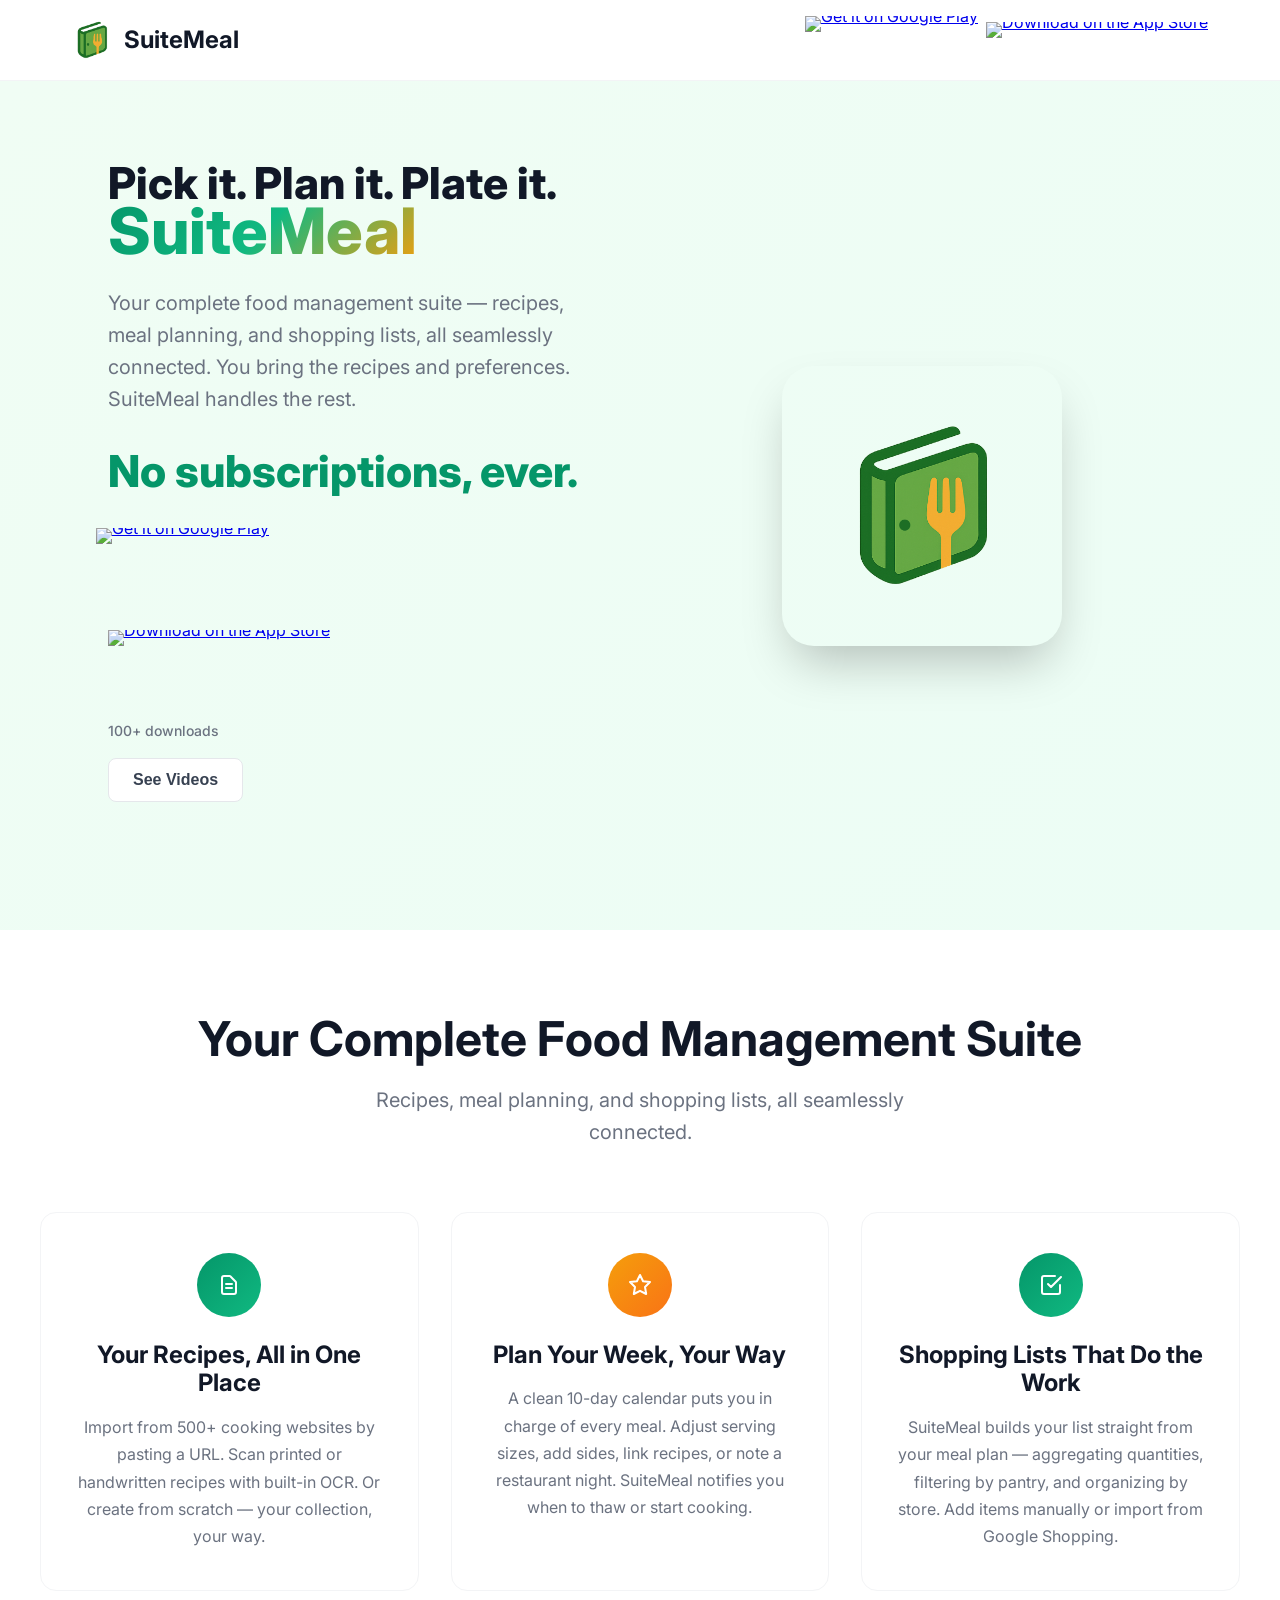
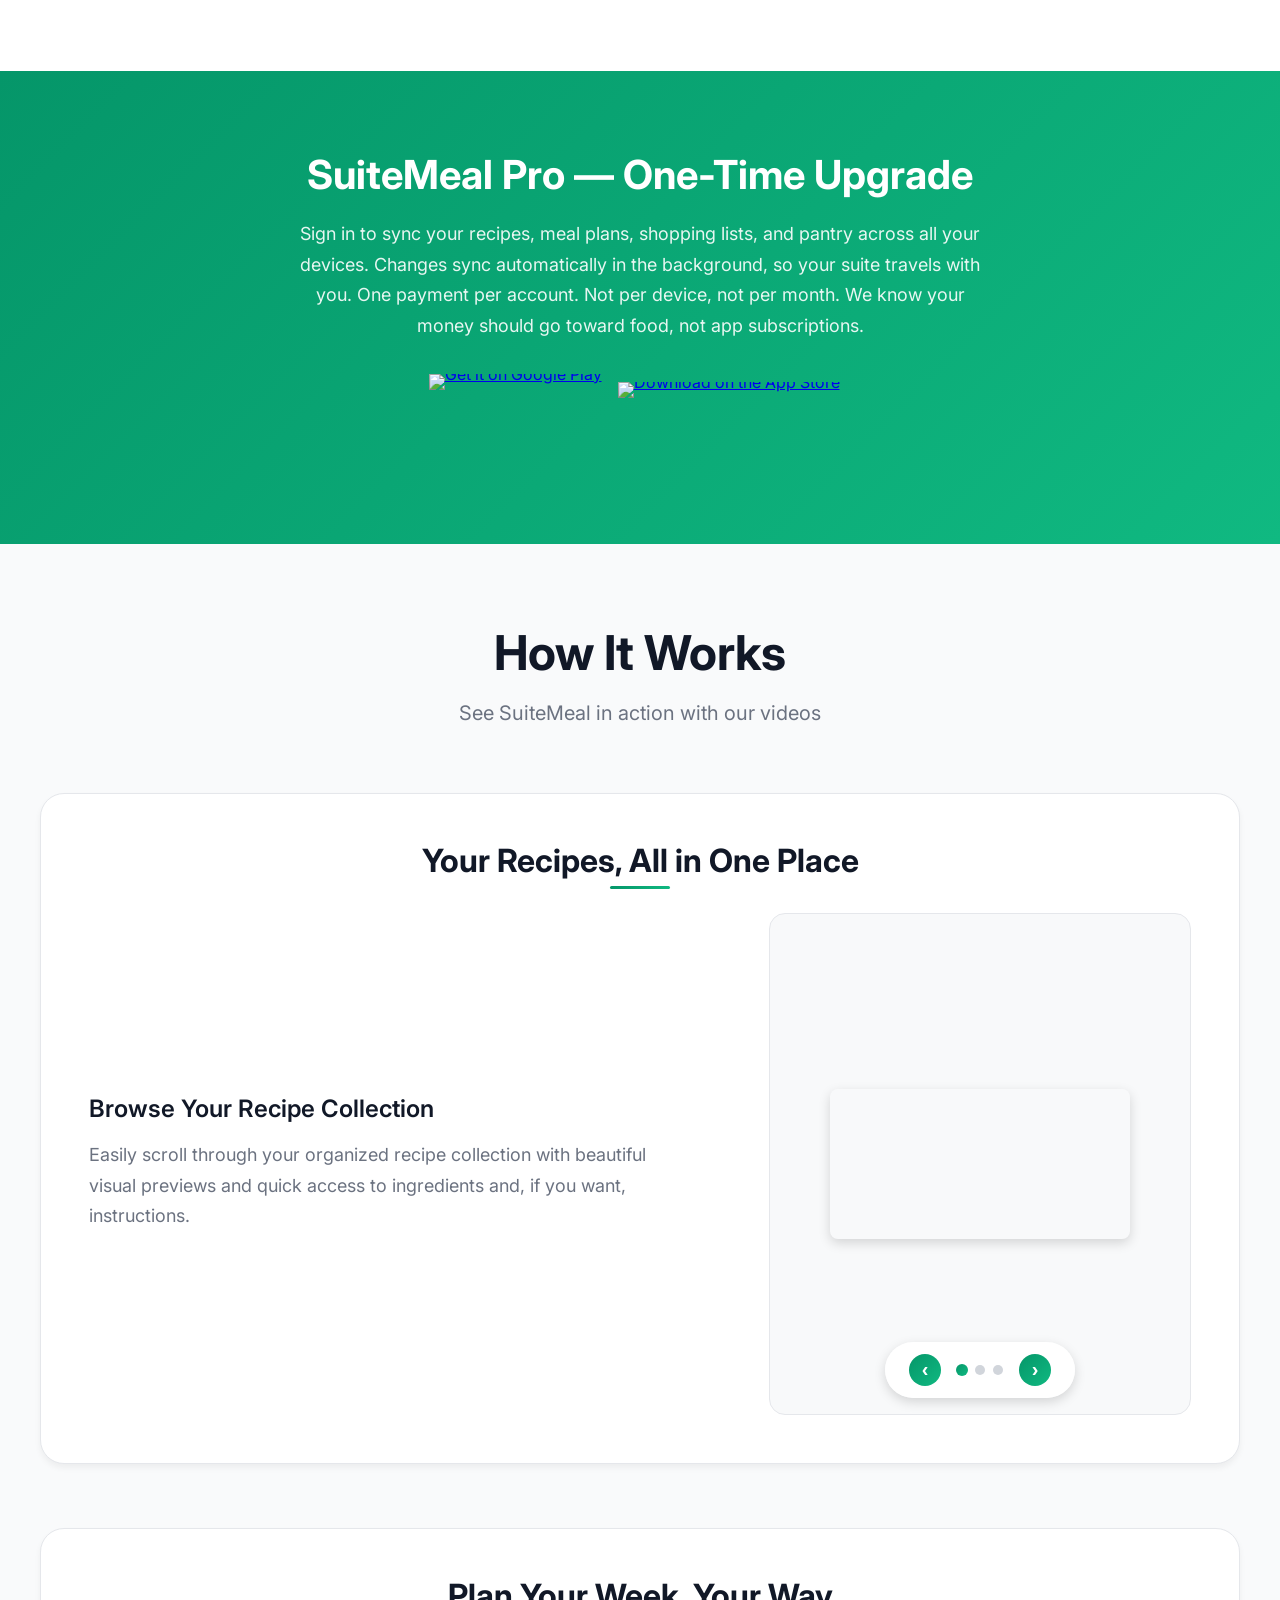
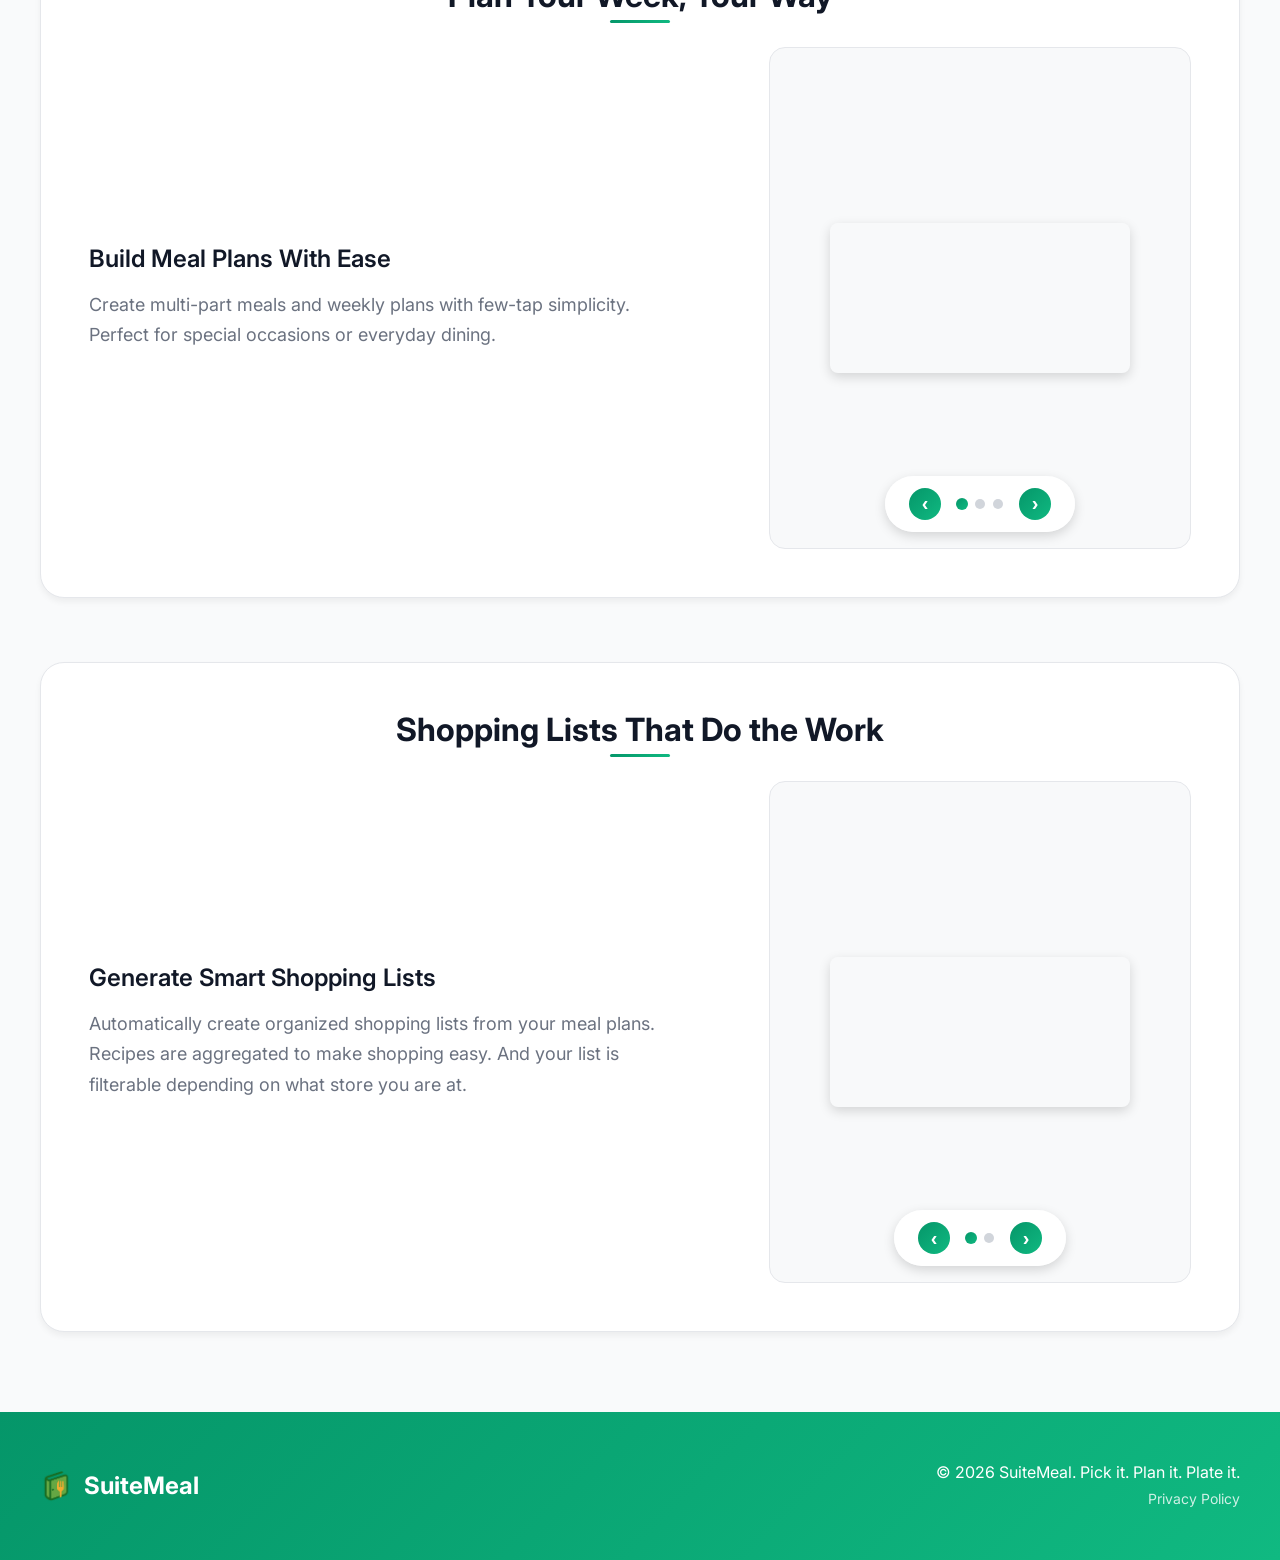
==== commit 32e16a45: "Update favicon to use hero app icon (adaptive-icon.png) Co-Authored-By: Claude Sonnet 4.6 <noreply@a" ====
--- a/index.html
+++ b/index.html
@@ -5,7 +5,7 @@
     <meta name="viewport" content="width=device-width, initial-scale=1.0">
     <title>SuiteMeal — Pick it. Plan it. Plate it.</title>
     <meta name="description" content="Your complete meal planning suite — recipes, meal planning, and shopping lists, all seamlessly connected. No subscriptions, ever.">
-    <link rel="icon" type="image/png" href="assets/images/favicon.png">
+    <link rel="icon" type="image/png" href="assets/images/adaptive-icon.png">
     <link rel="preconnect" href="https://fonts.googleapis.com">
     <link rel="preconnect" href="https://fonts.gstatic.com" crossorigin>
     <link href="https://fonts.googleapis.com/css2?family=Inter:wght@300;400;500;600;700;800&display=swap" rel="stylesheet">
--- a/styles.css
+++ b/styles.css
@@ -22,7 +22,7 @@
 }
 
 .apple-badge {
-    height: 60px;
+    height: 74px;
     width: auto;
     display: block;
 }
@@ -35,7 +35,7 @@
 }
 
 .apple-badge-nav {
-    height: 48px;
+    height: 36px;
     width: auto;
     display: block;
 }
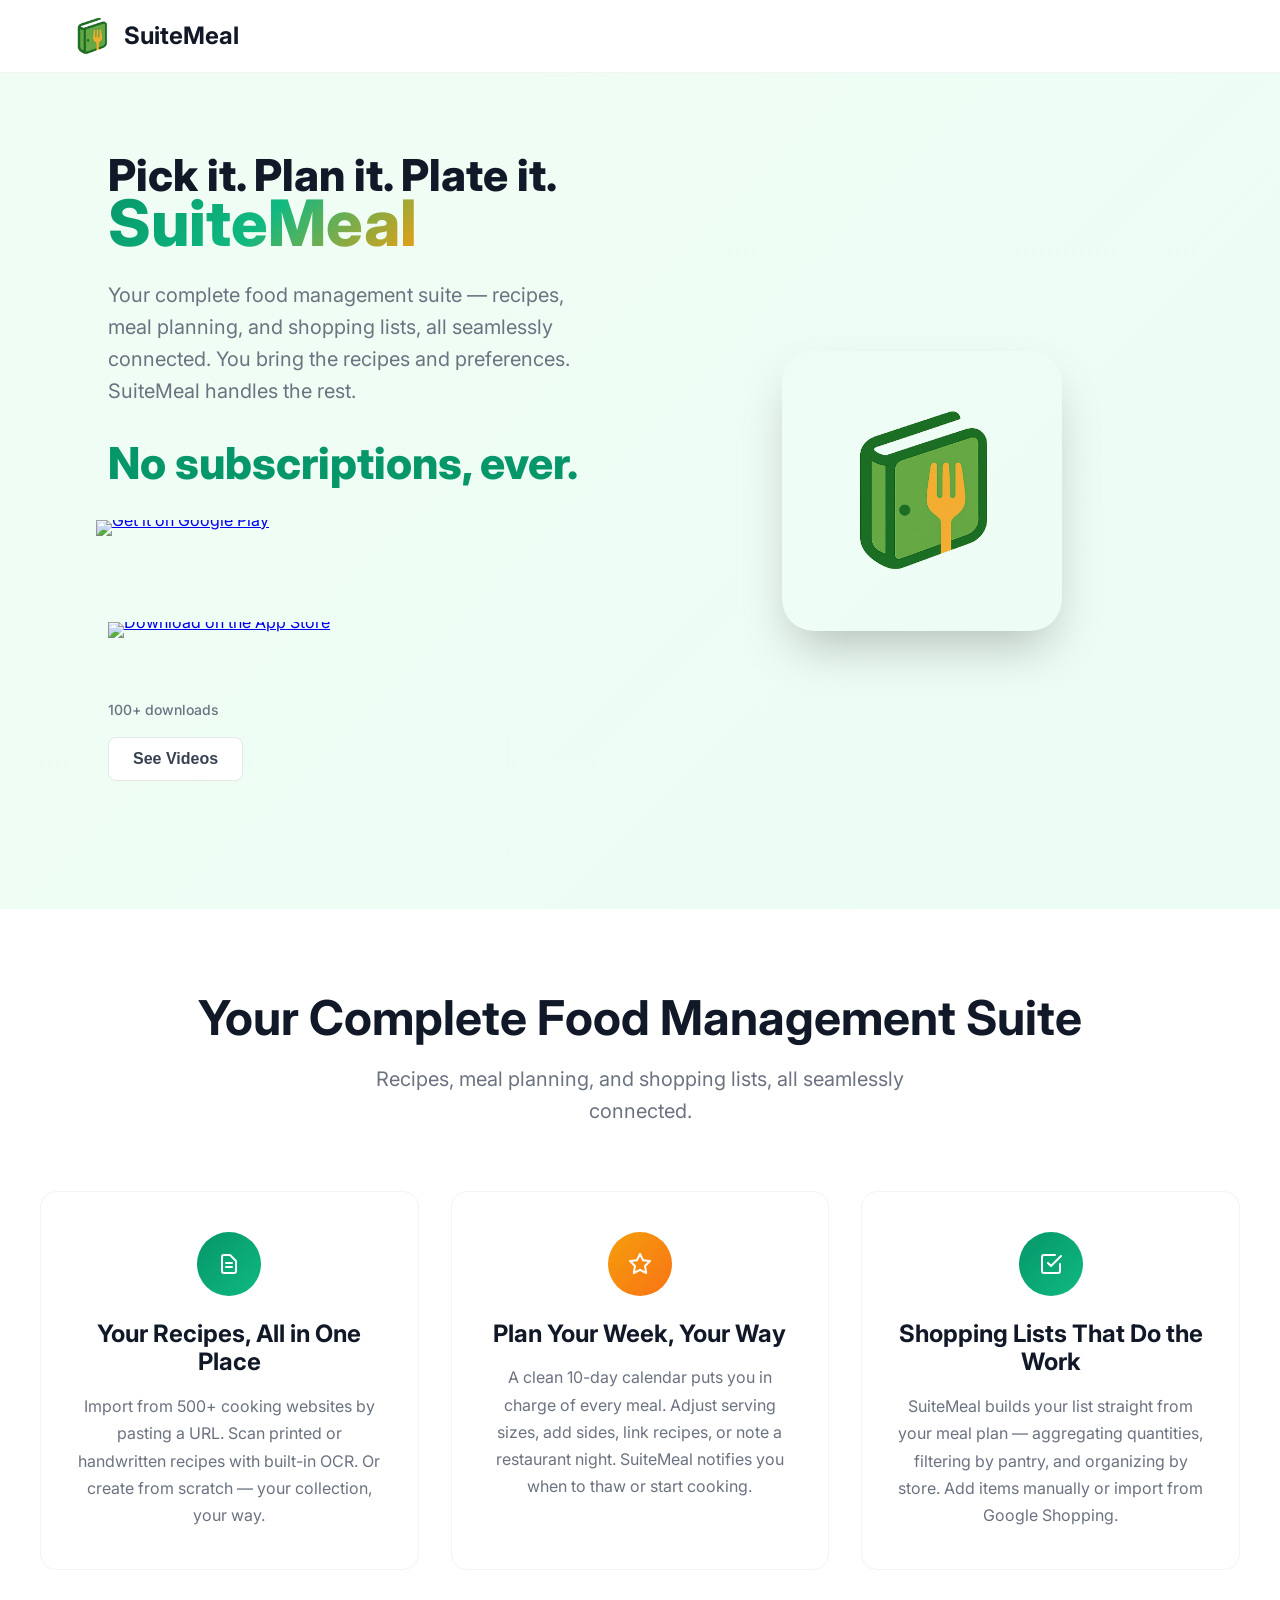
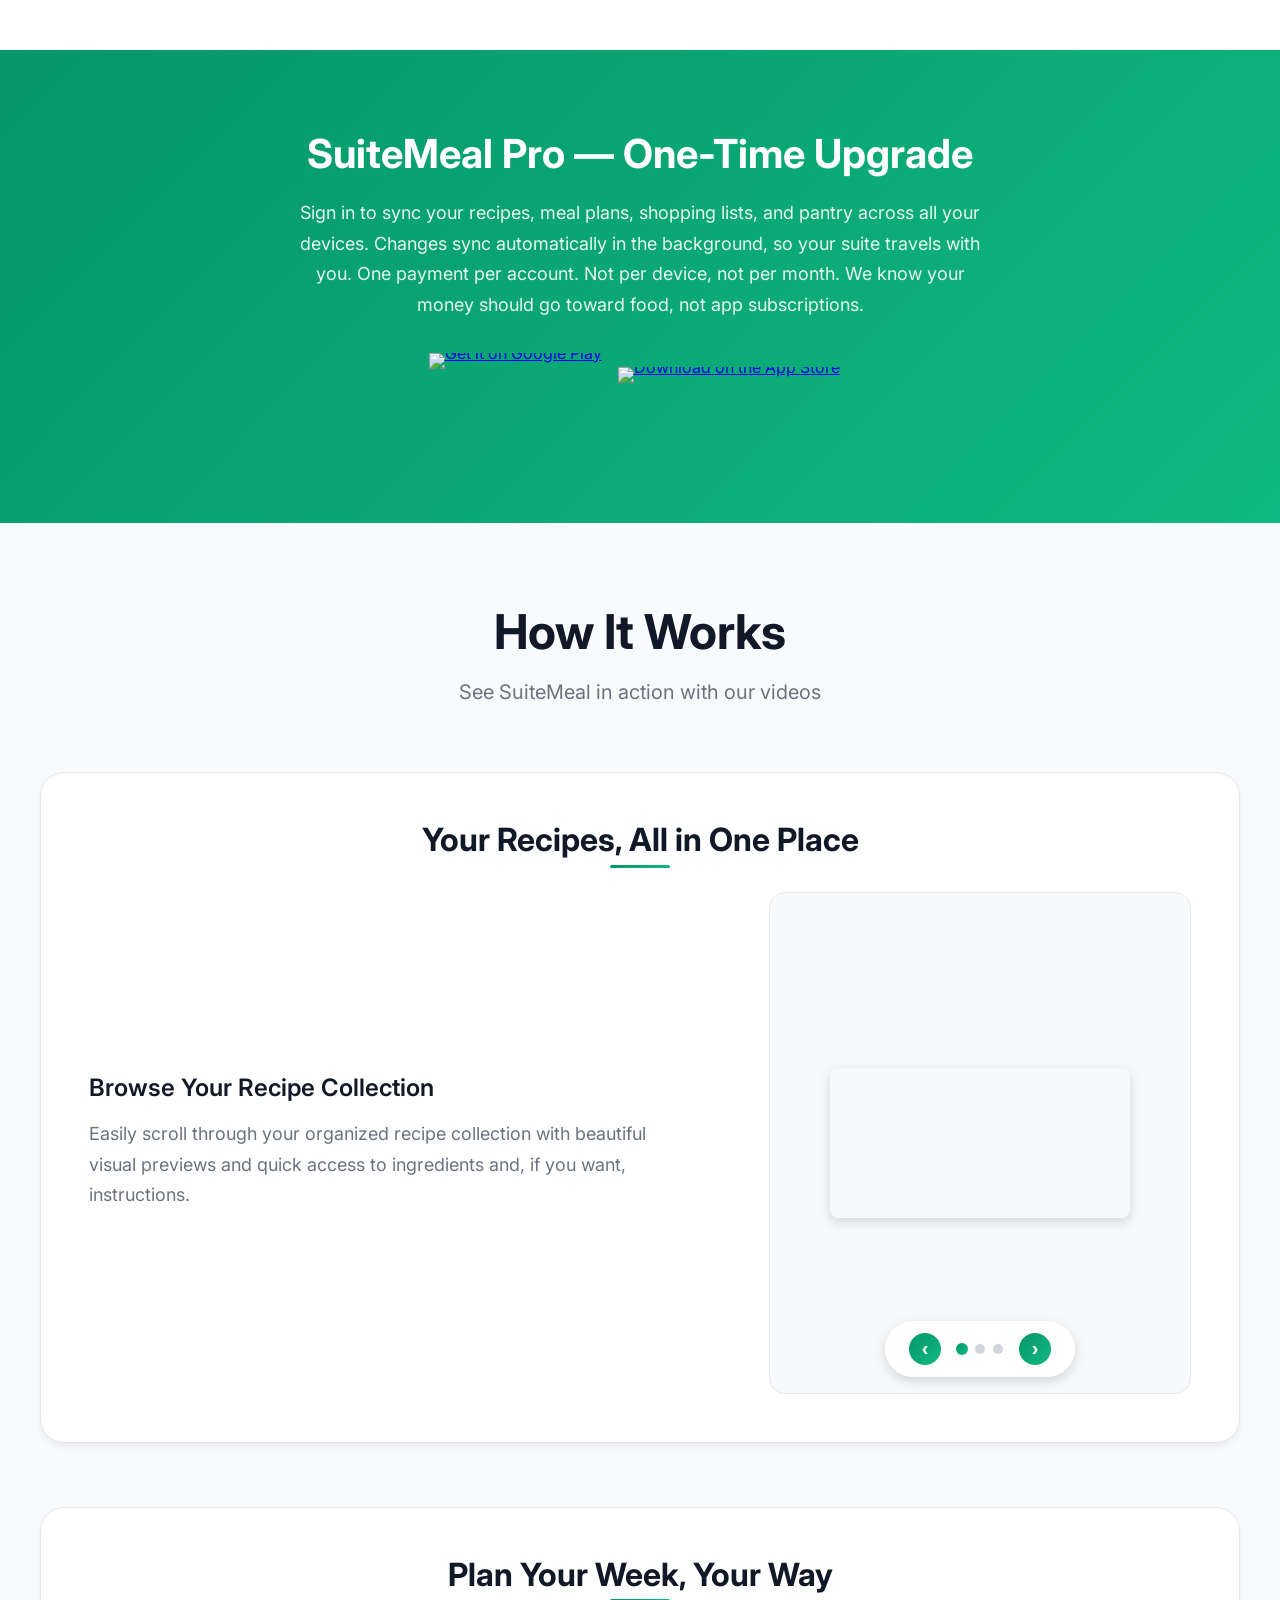
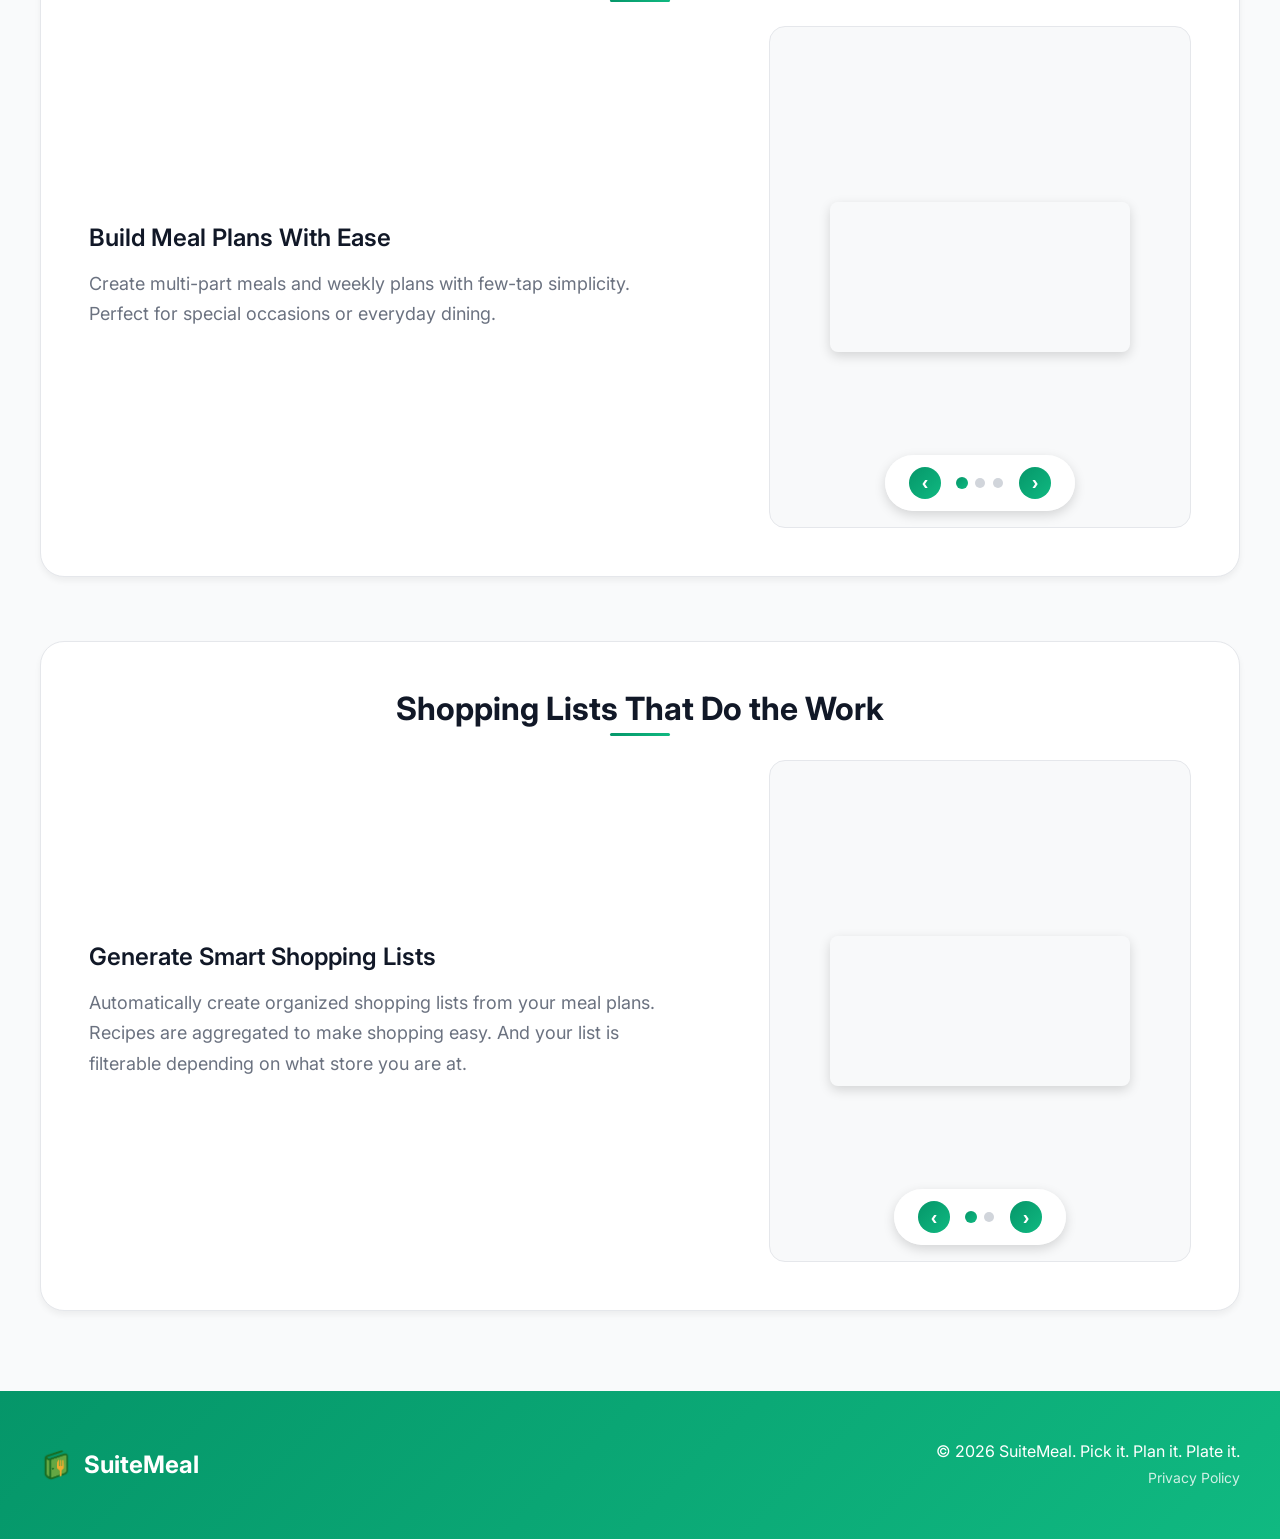
==== commit ac69cfad: "Remove store badges from nav header Co-Authored-By: Claude Sonnet 4.6 <noreply@anthropic.com>" ====
--- a/index.html
+++ b/index.html
@@ -19,14 +19,6 @@
                     <img src="assets/images/icon.png" alt="SuiteMeal" class="nav-logo">
                     <span class="brand-name">SuiteMeal</span>
                 </div>
-                <div class="nav-actions">
-                    <a href="https://play.google.com/store/apps/details?id=com.doctrdna.pantryExt" class="nav-badge-link" target="_blank" rel="noopener">
-                        <img src="https://play.google.com/intl/en_us/badges/static/images/badges/en_badge_web_generic.png" alt="Get it on Google Play" class="store-badge-nav">
-                    </a>
-                    <a href="https://apps.apple.com/us/app/suitemeal/id6751250807" class="nav-badge-link" target="_blank" rel="noopener">
-                        <img src="https://developer.apple.com/assets/elements/badges/download-on-the-app-store.svg" alt="Download on the App Store" class="apple-badge-nav">
-                    </a>
-                </div>
             </div>
         </nav>
     </header>
--- a/styles.css
+++ b/styles.css
@@ -22,7 +22,7 @@
 }
 
 .apple-badge {
-    height: 74px;
+    height: 61px;
     width: auto;
     display: block;
 }
@@ -35,7 +35,7 @@
 }
 
 .apple-badge-nav {
-    height: 36px;
+    height: 34px;
     width: auto;
     display: block;
 }
